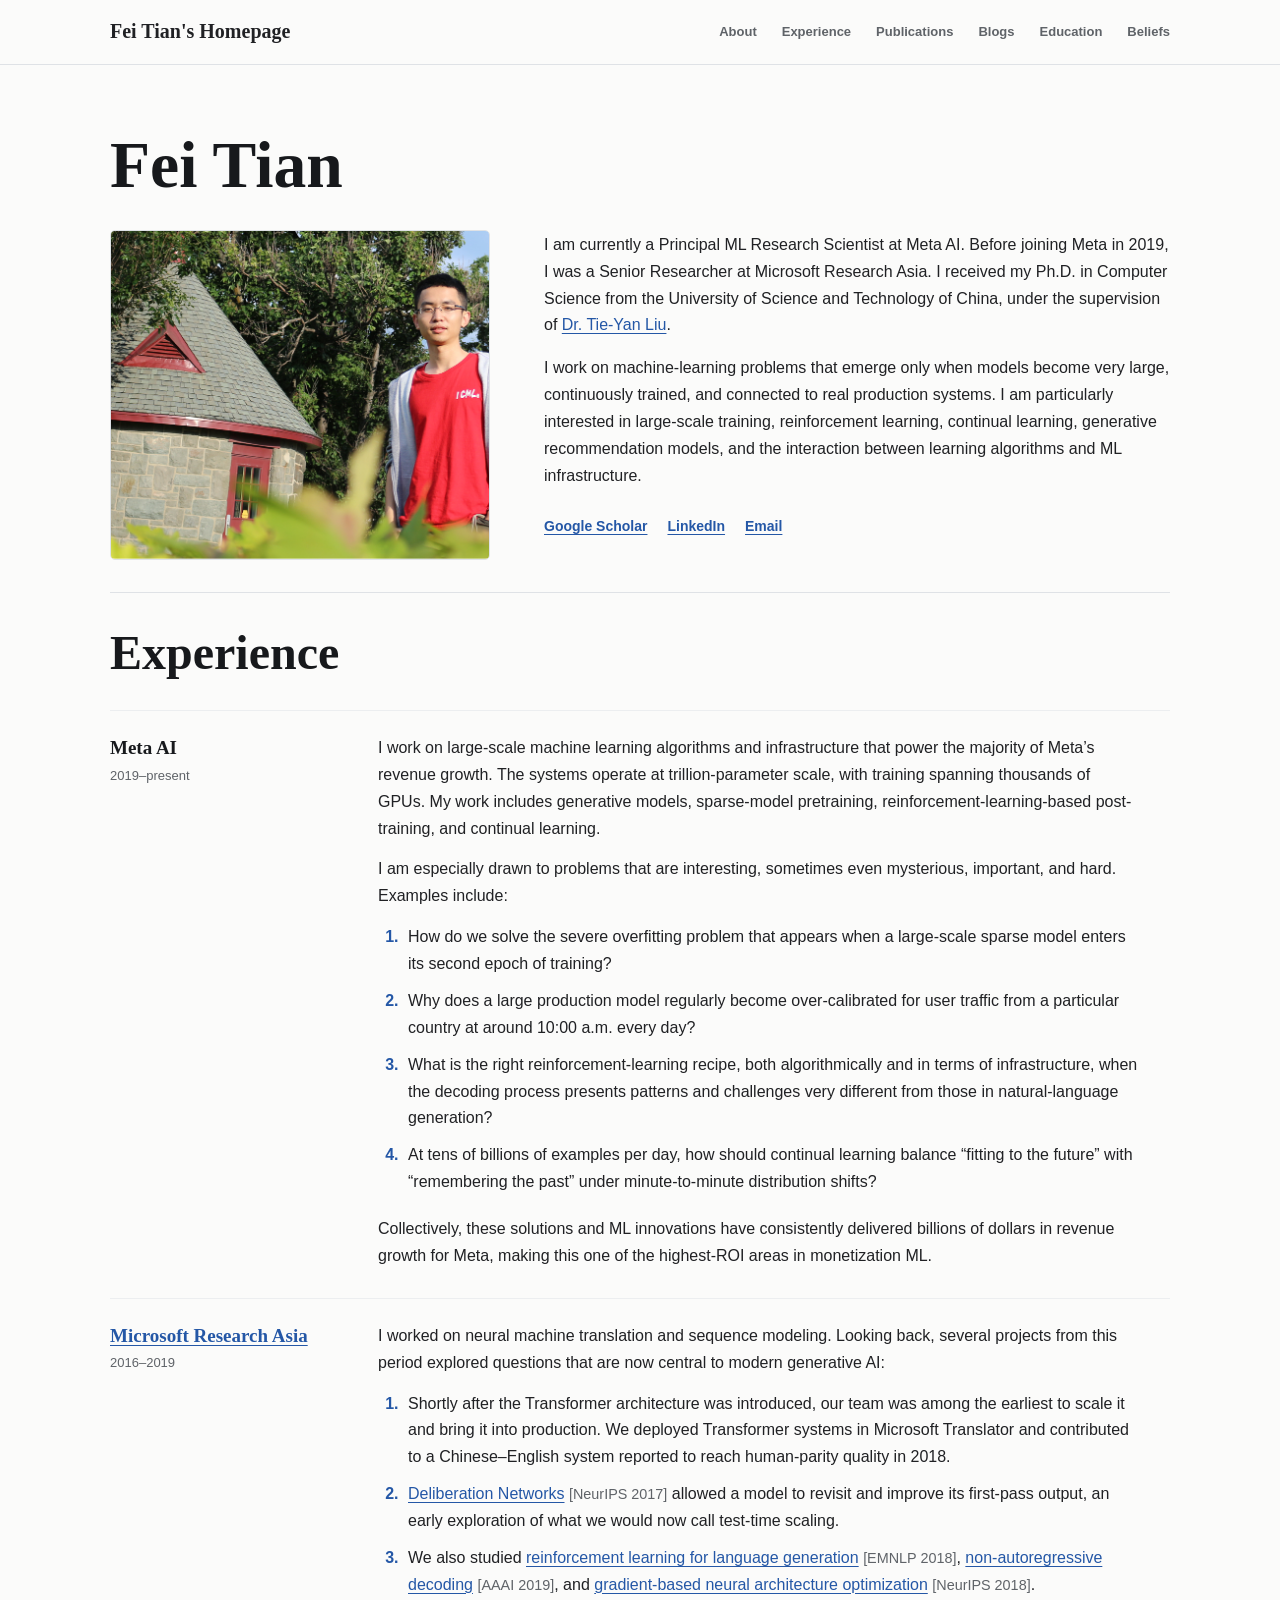
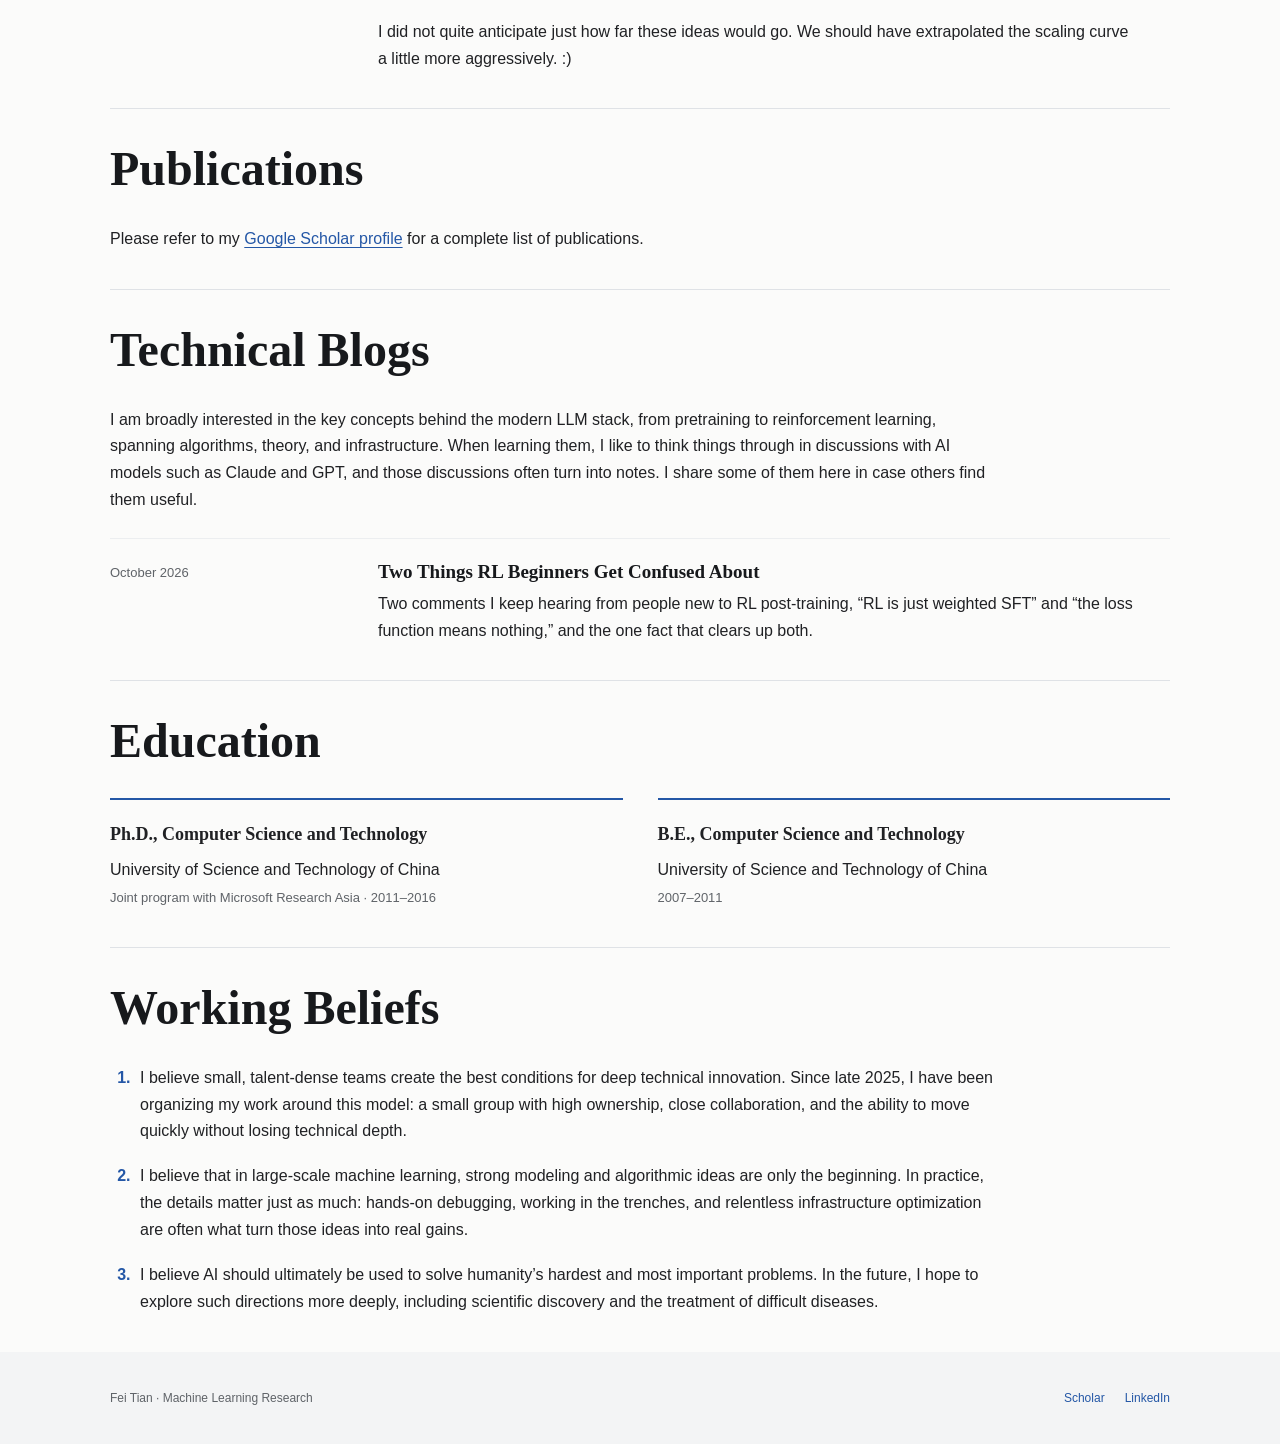
==== index.html @ 2812f9f9 "Add Technical Blogs section and first post Add a "Technical Blogs" section (with a Blogs nav link) t" ====
<!doctype html>
<html lang="en">
<head>
  <meta charset="utf-8">
  <meta name="viewport" content="width=device-width, initial-scale=1">
  <meta name="description" content="Fei Tian is a machine learning research scientist working on large-scale training, reinforcement learning, continual learning, and production ML systems.">
  <meta name="google-site-verification" content="1nkwiJt65xuPNJDfvdZZhMfqUNIInctK35yj41SLwsE">
  <title>Fei Tian's Homepage</title>
  <link rel="stylesheet" href="styles.css?v=20261014">
</head>
<body>
  <a class="skip-link" href="#main">Skip to content</a>

  <header class="site-header">
    <div class="container header-inner">
      <a class="site-name" href="#about">Fei Tian's Homepage</a>
      <nav aria-label="Primary navigation">
        <a href="#about">About</a>
        <a href="#experience">Experience</a>
        <a href="#publications">Publications</a>
        <a href="#blogs">Blogs</a>
        <a href="#education">Education</a>
        <a href="#beliefs">Beliefs</a>
      </nav>
    </div>
  </header>

  <main id="main">
    <section class="intro container" id="about">
      <header class="intro-heading">
        <h1>Fei Tian</h1>
      </header>

      <div class="intro-content">
        <figure class="portrait">
          <img src="Fei%20Tian's%20Homepage_files/ustctf2.png" alt="Fei Tian standing outdoors" width="1251" height="667">
        </figure>

        <div class="intro-copy">
          <p class="lead">I am currently a Principal ML Research Scientist at Meta AI. Before joining Meta in 2019, I was a Senior Researcher at Microsoft Research Asia. I received my Ph.D. in Computer Science from the University of Science and Technology of China, under the supervision of <a href="https://scholar.google.com/citations?user=Nh832fgAAAAJ" target="_blank" rel="noreferrer">Dr. Tie-Yan Liu</a>.</p>
          <p>I work on machine-learning problems that emerge only when models become very large, continuously trained, and connected to real production systems. I am particularly interested in large-scale training, reinforcement learning, continual learning, generative recommendation models, and the interaction between learning algorithms and ML infrastructure.</p>

          <div class="profile-links" aria-label="Profile links">
            <a href="https://scholar.google.com/citations?user=SZbCPDEAAAAJ" target="_blank" rel="noreferrer">Google Scholar</a>
            <a href="https://www.linkedin.com/in/fei-tian-ustc-ml" target="_blank" rel="noreferrer">LinkedIn</a>
            <a href="mailto:" data-contact="email" aria-label="Email Fei Tian">Email</a>
          </div>
        </div>
      </div>
    </section>

    <section class="experience container" id="experience">
      <header class="section-heading compact-heading">
        <h2>Experience</h2>
      </header>

      <article class="experience-entry">
        <header class="experience-meta">
          <h3>Meta AI</h3>
          <p>2019–present</p>
        </header>
        <div class="experience-copy">
          <p>I work on large-scale machine learning algorithms and infrastructure that power the majority of Meta’s revenue growth. The systems operate at trillion-parameter scale, with training spanning thousands of GPUs. My work includes generative models, sparse-model pretraining, reinforcement-learning-based post-training, and continual learning.</p>
          <p>I am especially drawn to problems that are interesting, sometimes even mysterious, important, and hard. Examples include:</p>
          <ol class="plain-enumeration">
            <li>How do we solve the severe overfitting problem that appears when a large-scale sparse model enters its second epoch of training?</li>
            <li>Why does a large production model regularly become over-calibrated for user traffic from a particular country at around 10:00 a.m. every day?</li>
            <li>What is the right reinforcement-learning recipe, both algorithmically and in terms of infrastructure, when the decoding process presents patterns and challenges very different from those in natural-language generation?</li>
            <li>At tens of billions of examples per day, how should continual learning balance “fitting to the future” with “remembering the past” under minute-to-minute distribution shifts?</li>
          </ol>
          <p class="experience-impact">Collectively, these solutions and ML innovations have consistently delivered billions of dollars in revenue growth for Meta, making this one of the highest-ROI areas in monetization ML.</p>
        </div>
      </article>

      <article class="experience-entry">
        <header class="experience-meta">
          <h3><a href="https://www.microsoft.com/en-us/research/lab/microsoft-research-asia/" target="_blank" rel="noreferrer">Microsoft Research Asia</a></h3>
          <p>2016–2019</p>
        </header>
        <div class="experience-copy">
          <p>I worked on neural machine translation and sequence modeling. Looking back, several projects from this period explored questions that are now central to modern generative AI:</p>
          <ol class="plain-enumeration">
            <li>Shortly after the Transformer architecture was introduced, our team was among the earliest to scale it and bring it into production. We deployed Transformer systems in Microsoft Translator and contributed to a Chinese–English system reported to reach human-parity quality in 2018.</li>
            <li><a href="https://papers.nips.cc/paper/6775-deliberation-networks-sequence-generation-beyond-one-pass-decoding.pdf" target="_blank" rel="noreferrer">Deliberation Networks</a> <span class="venue">[NeurIPS 2017]</span> allowed a model to revisit and improve its first-pass output, an early exploration of what we would now call test-time scaling.</li>
            <li>We also studied <a href="https://aclanthology.org/D18-1397/" target="_blank" rel="noreferrer">reinforcement learning for language generation</a> <span class="venue">[EMNLP 2018]</span>, <a href="https://ojs.aaai.org/index.php/AAAI/article/view/4476" target="_blank" rel="noreferrer">non-autoregressive decoding</a> <span class="venue">[AAAI 2019]</span>, and <a href="https://papers.nips.cc/paper_files/paper/2018/file/933670f1ac8ba969f32989c312faba75-Paper.pdf" target="_blank" rel="noreferrer">gradient-based neural architecture optimization</a> <span class="venue">[NeurIPS 2018]</span>.</li>
          </ol>
          <p class="experience-note">I did not quite anticipate just how far these ideas would go. We should have extrapolated the scaling curve a little more aggressively. :)</p>
        </div>
      </article>
    </section>

    <section class="publications container" id="publications">
      <header class="section-heading compact-heading">
        <h2>Publications</h2>
      </header>
      <p class="scholar-note">Please refer to my <a href="https://scholar.google.com/citations?user=SZbCPDEAAAAJ" target="_blank" rel="noreferrer">Google Scholar profile</a> for a complete list of publications.</p>
    </section>

    <section class="blogs container" id="blogs">
      <header class="section-heading compact-heading">
        <h2>Technical Blogs</h2>
      </header>
      <p class="blogs-intro">I am broadly interested in the key concepts behind the modern LLM stack, from pretraining to reinforcement learning, spanning algorithms, theory, and infrastructure. When learning them, I like to think things through in discussions with AI models such as Claude and GPT, and those discussions often turn into notes. I share some of them here in case others find them useful.</p>

      <article class="blog-entry">
        <p class="blog-date">October 2026</p>
        <div>
          <h3><a href="blog/two-things-rl-beginners-get-confused-about/">Two Things RL Beginners Get Confused About</a></h3>
          <p>Two comments I keep hearing from people new to RL post-training, “RL is just weighted SFT” and “the loss function means nothing,” and the one fact that clears up both.</p>
        </div>
      </article>
    </section>

    <section class="education container" id="education">
      <header class="section-heading compact-heading">
        <h2>Education</h2>
      </header>

      <div class="education-list">
        <article>
          <p class="degree">Ph.D., Computer Science and Technology</p>
          <p>University of Science and Technology of China<br><span>Joint program with Microsoft Research Asia · 2011–2016</span></p>
        </article>
        <article>
          <p class="degree">B.E., Computer Science and Technology</p>
          <p>University of Science and Technology of China<br><span>2007–2011</span></p>
        </article>
      </div>
    </section>

    <section class="beliefs container" id="beliefs">
      <header class="section-heading compact-heading">
        <h2>Working Beliefs</h2>
      </header>
      <ol class="belief-list">
        <li>I believe small, talent-dense teams create the best conditions for deep technical innovation. Since late 2025, I have been organizing my work around this model: a small group with high ownership, close collaboration, and the ability to move quickly without losing technical depth.</li>
        <li>I believe that in large-scale machine learning, strong modeling and algorithmic ideas are only the beginning. In practice, the details matter just as much: hands-on debugging, working in the trenches, and relentless infrastructure optimization are often what turn those ideas into real gains.</li>
        <li>I believe AI should ultimately be used to solve humanity’s hardest and most important problems. In the future, I hope to explore such directions more deeply, including scientific discovery and the treatment of difficult diseases.</li>
      </ol>
    </section>
  </main>

  <footer>
    <div class="container footer-inner">
      <p>Fei Tian · Machine Learning Research</p>
      <div><a href="https://scholar.google.com/citations?user=SZbCPDEAAAAJ" target="_blank" rel="noreferrer">Scholar</a><a href="https://www.linkedin.com/in/fei-tian-ustc-ml" target="_blank" rel="noreferrer">LinkedIn</a></div>
    </div>
  </footer>

  <script>
    (() => {
      const address = String.fromCharCode(102, 101, 105, 116, 105, 97, 110, 46, 117, 115, 116, 99, 64, 103, 109, 97, 105, 108, 46, 99, 111, 109);
      document.querySelectorAll('[data-contact="email"]').forEach((link) => {
        link.href = `mailto:${address}`;
      });
    })();
  </script>

  <!-- Cloudflare Web Analytics -->
  <script type="module" src="https://static.cloudflareinsights.com/beacon.min.js" data-cf-beacon='{"token":"fc04a46edad14ccebbbe4f9968b90908"}'></script>
  <!-- End Cloudflare Web Analytics -->
</body>
</html>
---- styles.css ----
:root {
  --text: #202124;
  --muted: #5f6368;
  --blue: #2457a6;
  --blue-dark: #173e78;
  --paper: #fbfbfa;
  --white: #ffffff;
  --line: #dfe2e6;
  --soft-line: #eceef0;
  --max-width: 1060px;
  --serif: Georgia, "Times New Roman", serif;
  --sans: Inter, -apple-system, BlinkMacSystemFont, "Segoe UI", Helvetica, Arial, sans-serif;
}

* { box-sizing: border-box; }
html { scroll-behavior: smooth; scroll-padding-top: 80px; }

body {
  margin: 0;
  color: var(--text);
  background: var(--paper);
  font-family: var(--sans);
  font-size: 16px;
  line-height: 1.68;
  -webkit-font-smoothing: antialiased;
}

a { color: var(--blue); text-underline-offset: 3px; }
a:hover { color: var(--blue-dark); }
img { display: block; max-width: 100%; }

.container { width: min(var(--max-width), calc(100% - 44px)); margin: 0 auto; }

.skip-link {
  position: fixed;
  z-index: 20;
  top: 8px;
  left: 8px;
  padding: 8px 12px;
  color: var(--white);
  background: var(--blue-dark);
  transform: translateY(-150%);
}
.skip-link:focus { transform: translateY(0); }

.site-header {
  position: sticky;
  z-index: 10;
  top: 0;
  border-bottom: 1px solid var(--line);
  background: rgba(251, 251, 250, 0.96);
  backdrop-filter: blur(10px);
}

.header-inner { display: flex; align-items: center; justify-content: space-between; min-height: 64px; gap: 28px; }
.site-name { color: var(--text); font-family: var(--serif); font-size: 20px; font-weight: 700; text-decoration: none; white-space: nowrap; }
nav { display: flex; align-items: center; gap: 25px; }
nav a { color: var(--muted); font-size: 13px; font-weight: 600; text-decoration: none; }
nav a:hover { color: var(--blue); }

.intro { padding-top: 66px; padding-bottom: 32px; }
.intro-heading { margin-bottom: 30px; }
.intro-content { display: grid; grid-template-columns: minmax(330px, 380px) minmax(0, 1fr); gap: 54px; align-items: start; }
.portrait { margin: 0; }
.portrait img { width: 100%; height: auto; aspect-ratio: 1.15 / 1; border: 1px solid var(--line); border-radius: 5px; object-fit: cover; object-position: 55% center; }
h1, h2, h3 { color: #17191c; }
h1 { margin: 0; font-family: var(--serif); font-size: clamp(2.7rem, 6vw, 4.1rem); line-height: 1.05; font-weight: 600; }
.intro-copy { padding-top: 2px; }
.intro-copy > p { max-width: 650px; margin: 0 0 16px; }
.intro-copy .lead { margin-bottom: 16px; }
.profile-links { display: flex; gap: 20px; margin-top: 25px; }
.profile-links a { font-size: 14px; font-weight: 600; }

.experience, .publications, .blogs, .education, .beliefs { padding-top: 32px; padding-bottom: 36px; border-top: 1px solid var(--line); }
.section-heading { display: flex; align-items: flex-end; justify-content: space-between; gap: 30px; margin-bottom: 28px; }
h2 { margin: 0; font-family: var(--serif); font-size: clamp(2rem, 4vw, 3rem); line-height: 1.18; font-weight: 600; }
.experience-entry { display: grid; grid-template-columns: 220px minmax(0, 1fr); gap: 48px; padding: 24px 0 28px; border-top: 1px solid var(--soft-line); }
.experience-entry:last-child { padding-bottom: 0; }
.experience-meta h3 { margin: 0 0 4px; font-family: var(--serif); font-size: 19px; line-height: 1.35; }
.experience-meta p { margin: 0; color: var(--muted); font-size: 13px; font-variant-numeric: tabular-nums; }
.experience-copy { max-width: 760px; }
.experience-copy > p { margin: 0 0 14px; }
.experience-copy .experience-impact { margin-top: 20px; margin-bottom: 0; }
.experience-copy .experience-note { margin-top: 20px; margin-bottom: 0; }
.plain-enumeration { margin: 10px 0 0; padding-left: 25px; }
.plain-enumeration li { margin-bottom: 10px; padding-left: 5px; }
.plain-enumeration li::marker { color: var(--blue); font-weight: 700; }
.venue { color: var(--muted); font-size: 0.9em; white-space: nowrap; }

.compact-heading { align-items: center; }
.scholar-note { margin: 0; }

.blogs-intro { max-width: 890px; margin: 0 0 24px; }
.blog-entry { display: grid; grid-template-columns: 220px minmax(0, 1fr); gap: 48px; padding: 20px 0 0; border-top: 1px solid var(--soft-line); }
.blog-entry h3 { margin: 0 0 6px; font-family: var(--serif); font-size: 19px; line-height: 1.35; }
.blog-entry h3 a { color: #17191c; text-decoration: none; }
.blog-entry h3 a:hover { color: var(--blue); text-decoration: underline; }
.blog-entry p { max-width: 760px; margin: 0; }
.blog-entry .blog-date { padding-top: 3px; color: var(--muted); font-size: 13px; font-variant-numeric: tabular-nums; }

.education-list { display: grid; grid-template-columns: 1fr 1fr; gap: 35px; }
.education-list article { padding-top: 19px; border-top: 2px solid var(--blue); }
.education-list p { margin: 0; }
.education-list .degree { margin-bottom: 8px; font-family: var(--serif); font-size: 18px; font-weight: 600; }
.education-list span { color: var(--muted); font-size: 13px; }

.belief-list { max-width: 890px; margin: 0; padding-left: 25px; }
.belief-list li { margin-bottom: 18px; padding-left: 5px; }
.belief-list li:last-child { margin-bottom: 0; }
.belief-list li::marker { color: var(--blue); font-weight: 700; }

footer { background: #f3f4f5; }
.footer-inner { display: flex; align-items: center; justify-content: space-between; min-height: 92px; gap: 30px; color: var(--muted); font-size: 12px; }
.footer-inner p { margin: 0; }
.footer-inner div { display: flex; gap: 20px; }
.footer-inner a { text-decoration: none; }

@media (max-width: 900px) {
  .intro-content { grid-template-columns: minmax(280px, 320px) minmax(0, 1fr); gap: 38px; }
}

@media (max-width: 800px) {
  html { scroll-padding-top: 118px; }
  .header-inner { align-items: flex-start; flex-direction: column; gap: 8px; padding: 13px 0 11px; }
  nav { width: 100%; gap: 18px; overflow-x: auto; padding-bottom: 2px; }
  nav a { white-space: nowrap; }
  .intro { padding-top: 46px; padding-bottom: 32px; }
  .intro-heading { margin-bottom: 24px; }
  .intro-content { grid-template-columns: 1fr; gap: 28px; }
  .portrait { max-width: 420px; }
  .education-list, .experience-entry, .blog-entry { grid-template-columns: 1fr; }
  .experience-entry { gap: 16px; }
  .blog-entry { gap: 4px; }
}

@media (max-width: 500px) {
  .container { width: min(var(--max-width), calc(100% - 30px)); }
  body { font-size: 15px; }
  .site-name { font-size: 18px; }
  nav { justify-content: space-between; gap: 6px; }
  nav a { font-size: 12px; }
  .portrait img { width: 100%; height: auto; aspect-ratio: 1.35 / 1; object-position: 55% 46%; }
  .profile-links { flex-wrap: wrap; }
  .section-heading { align-items: flex-start; flex-direction: column; gap: 10px; }
  .experience, .publications, .blogs, .education, .beliefs { padding-top: 28px; padding-bottom: 32px; }
  .footer-inner { align-items: flex-start; flex-direction: column; justify-content: center; gap: 10px; }
}

@media (prefers-reduced-motion: reduce) {
  html { scroll-behavior: auto; }
}
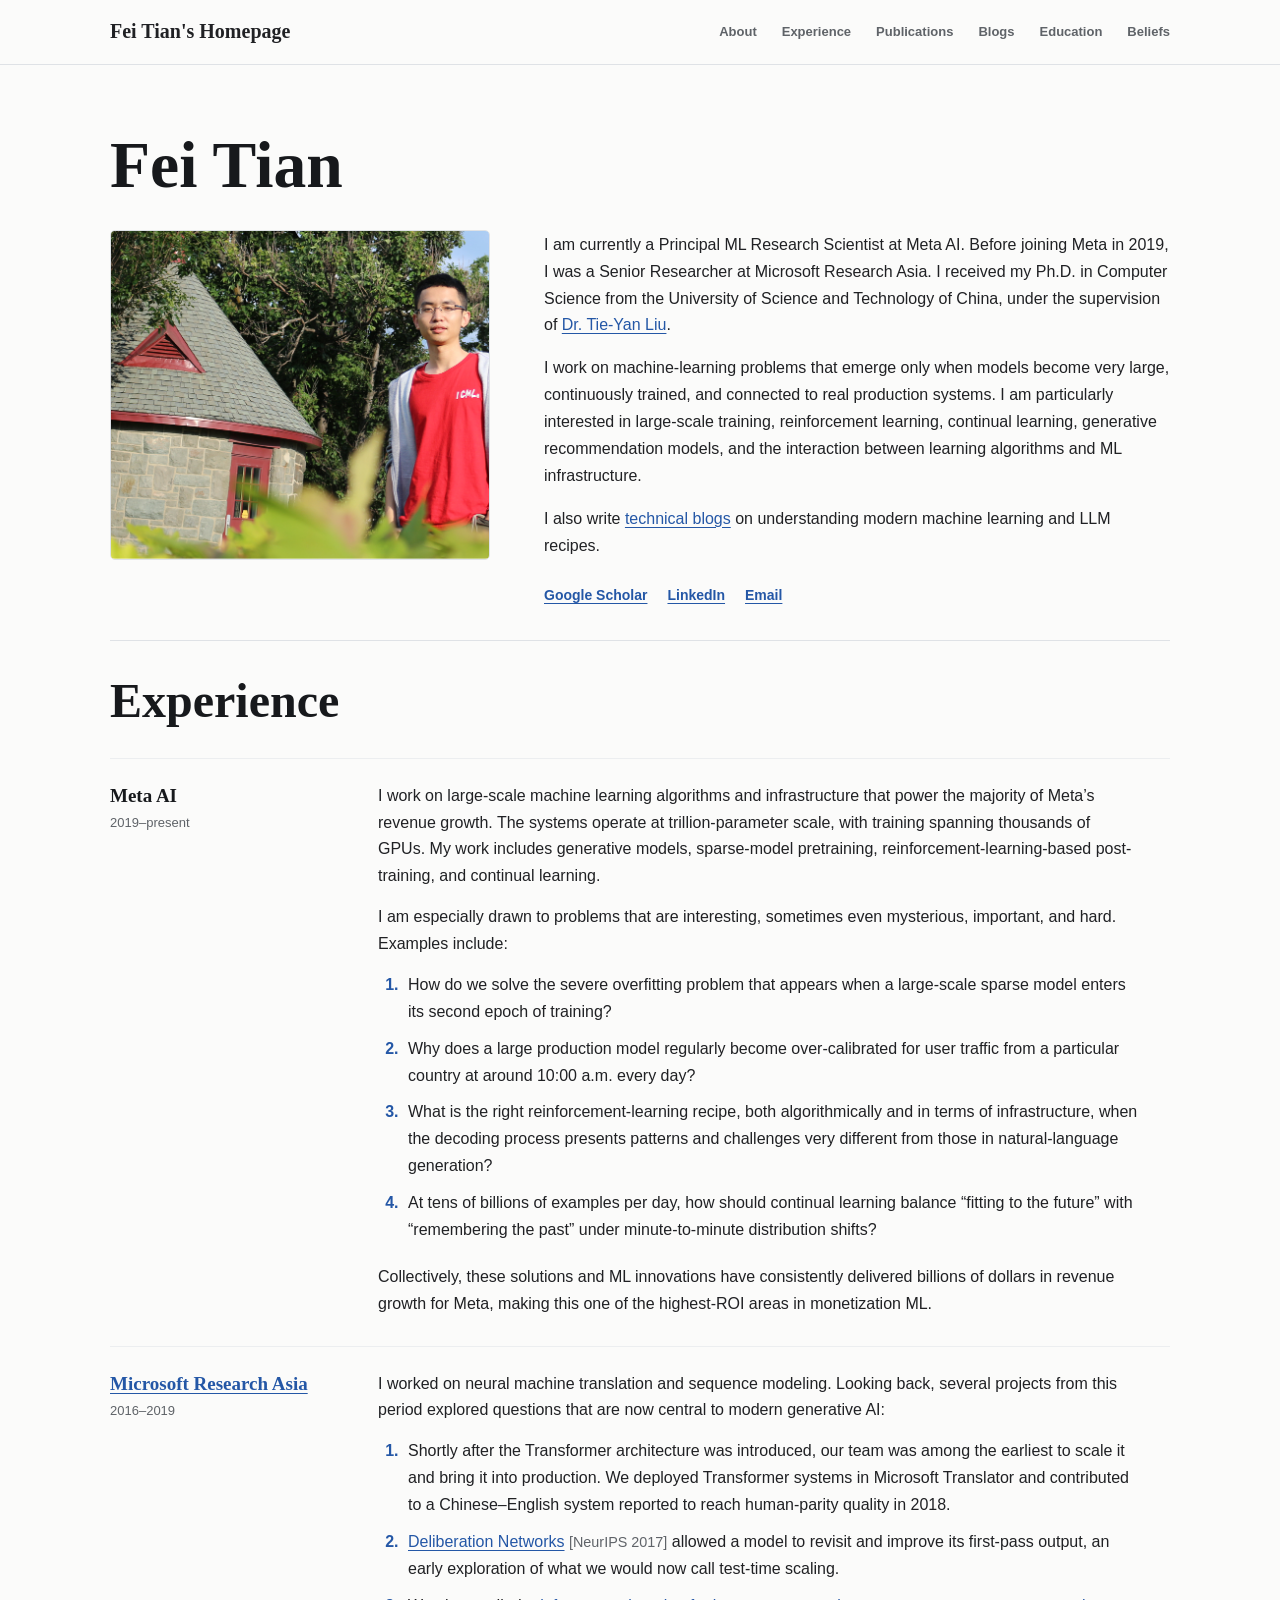
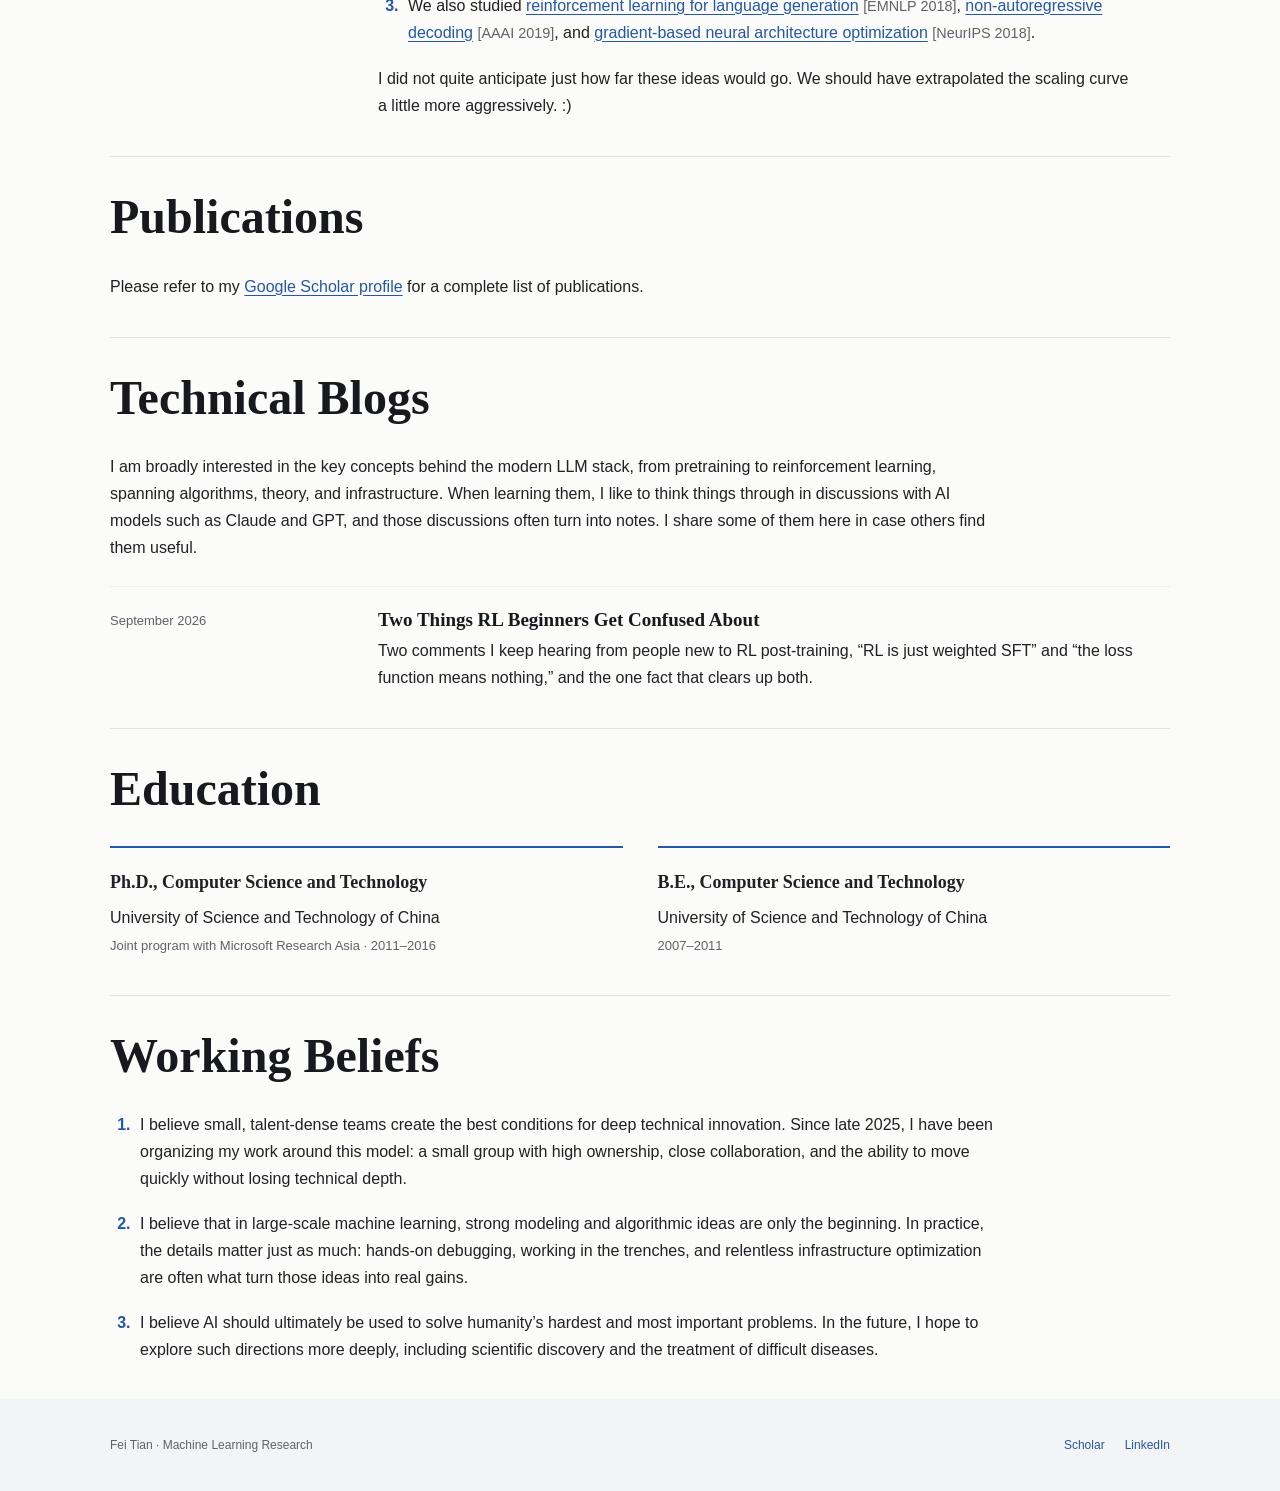
==== commit 91e1b72b: "Link blogs from About and date first post September 2026 Co-Authored-By: Claude Opus 5.5 <noreply@an" ====
--- a/index.html
+++ b/index.html
@@ -39,6 +39,7 @@
         <div class="intro-copy">
           <p class="lead">I am currently a Principal ML Research Scientist at Meta AI. Before joining Meta in 2019, I was a Senior Researcher at Microsoft Research Asia. I received my Ph.D. in Computer Science from the University of Science and Technology of China, under the supervision of <a href="https://scholar.google.com/citations?user=Nh832fgAAAAJ" target="_blank" rel="noreferrer">Dr. Tie-Yan Liu</a>.</p>
           <p>I work on machine-learning problems that emerge only when models become very large, continuously trained, and connected to real production systems. I am particularly interested in large-scale training, reinforcement learning, continual learning, generative recommendation models, and the interaction between learning algorithms and ML infrastructure.</p>
+          <p>I also write <a href="#blogs">technical blogs</a> on understanding modern machine learning and LLM recipes.</p>
 
           <div class="profile-links" aria-label="Profile links">
             <a href="https://scholar.google.com/citations?user=SZbCPDEAAAAJ" target="_blank" rel="noreferrer">Google Scholar</a>
@@ -103,7 +104,7 @@
       <p class="blogs-intro">I am broadly interested in the key concepts behind the modern LLM stack, from pretraining to reinforcement learning, spanning algorithms, theory, and infrastructure. When learning them, I like to think things through in discussions with AI models such as Claude and GPT, and those discussions often turn into notes. I share some of them here in case others find them useful.</p>
 
       <article class="blog-entry">
-        <p class="blog-date">October 2026</p>
+        <p class="blog-date">September 2026</p>
         <div>
           <h3><a href="blog/two-things-rl-beginners-get-confused-about/">Two Things RL Beginners Get Confused About</a></h3>
           <p>Two comments I keep hearing from people new to RL post-training, “RL is just weighted SFT” and “the loss function means nothing,” and the one fact that clears up both.</p>
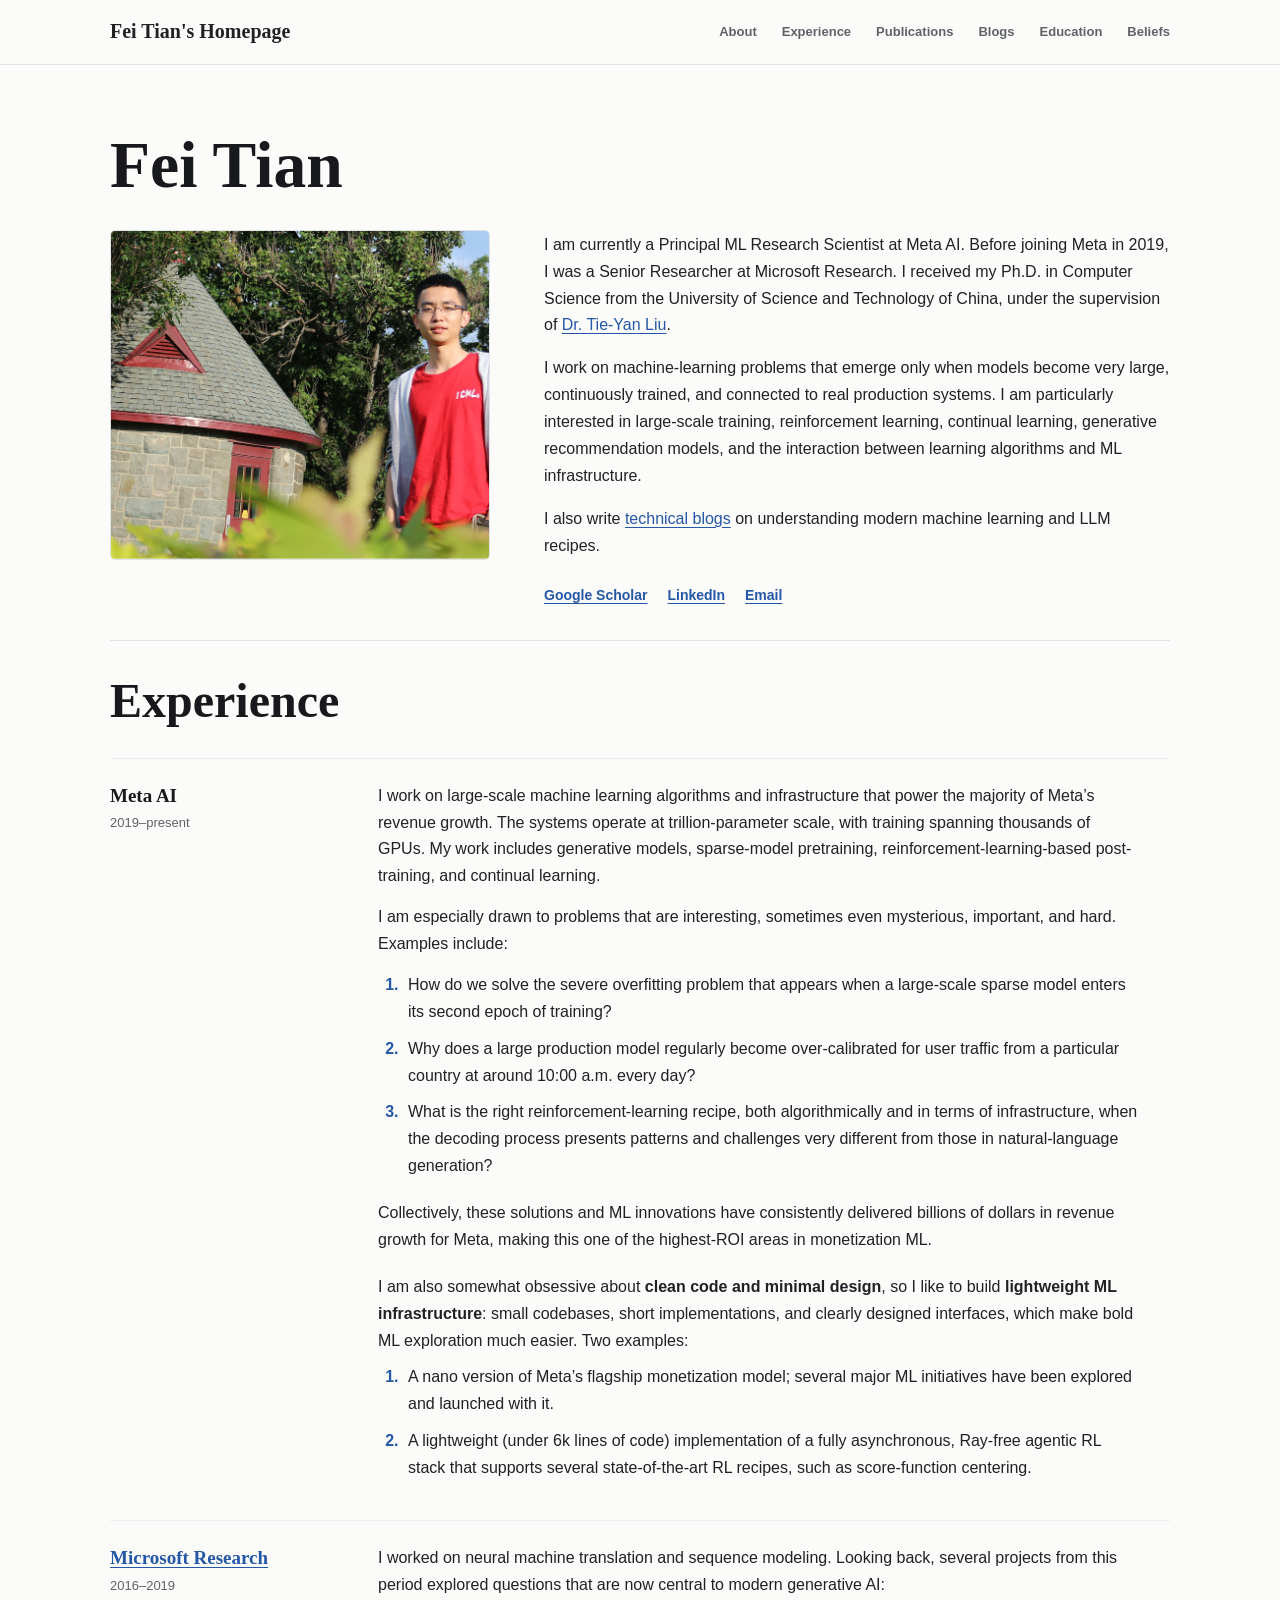
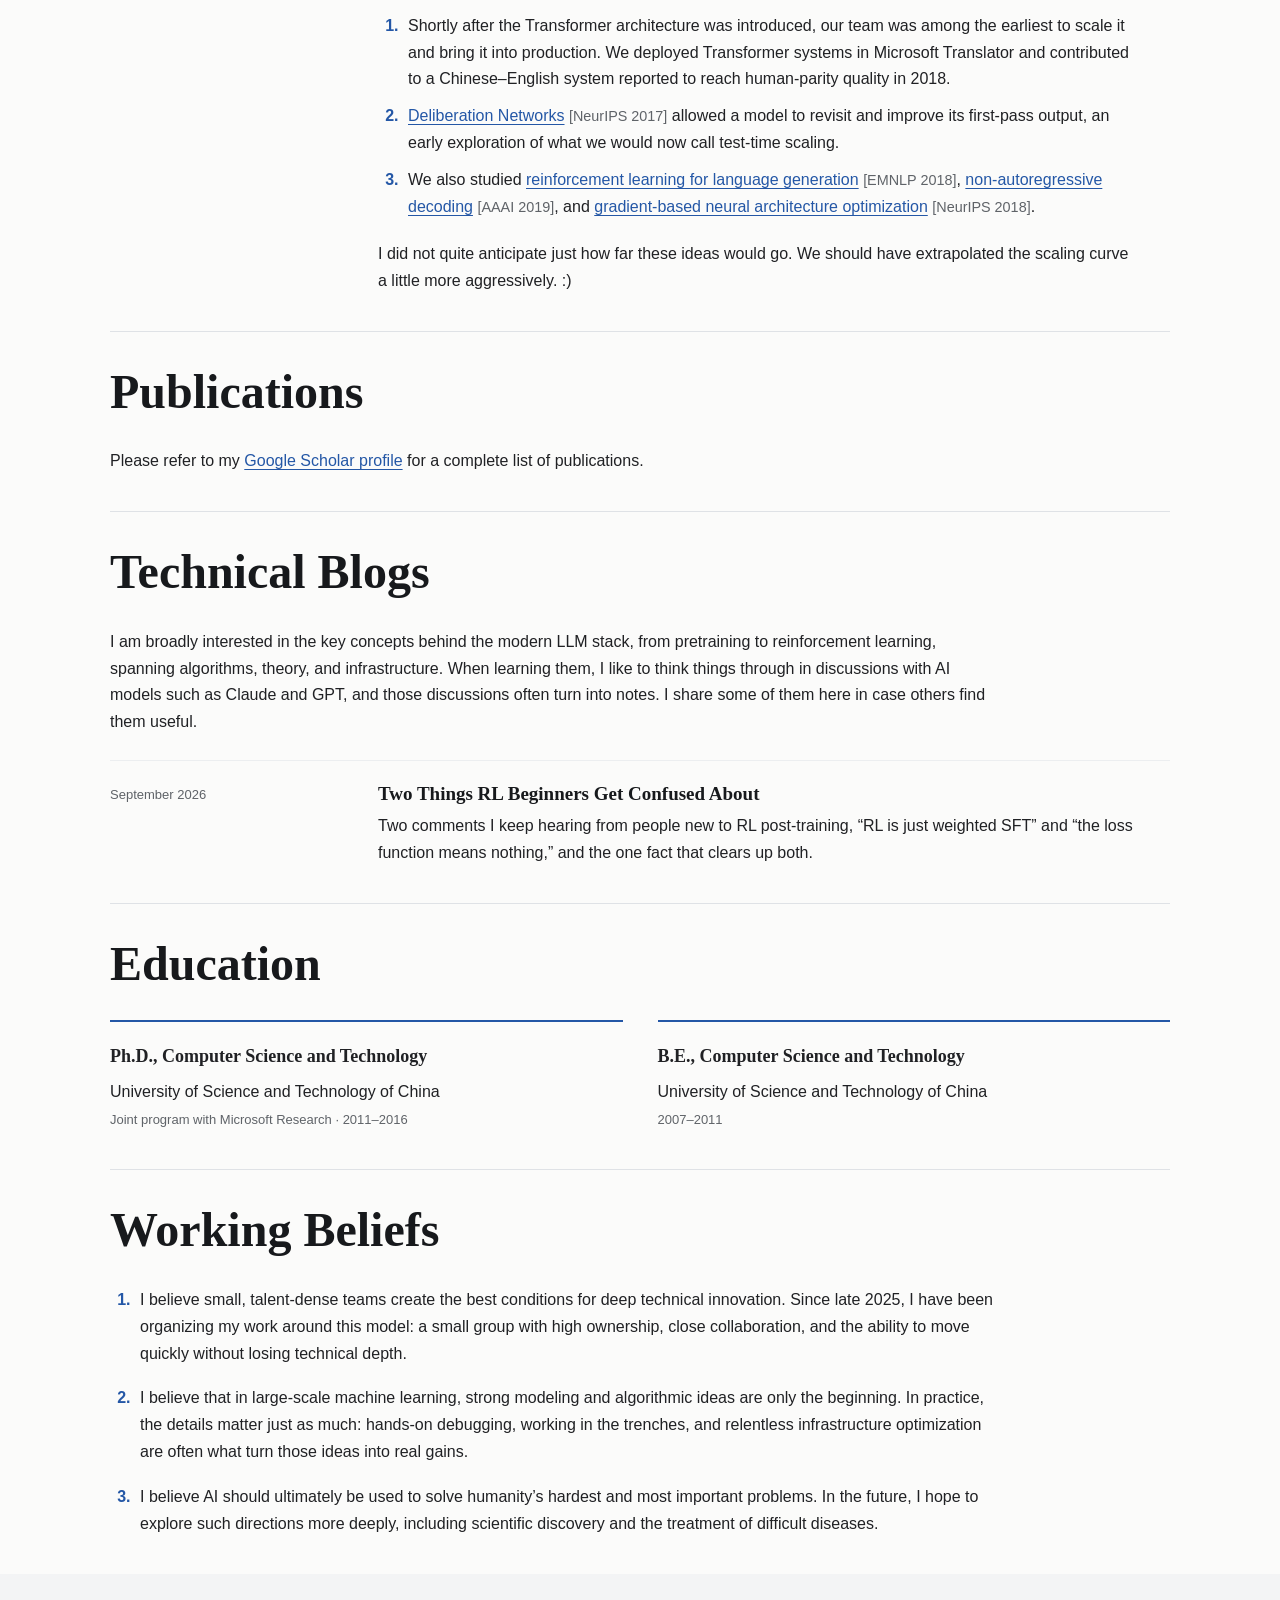
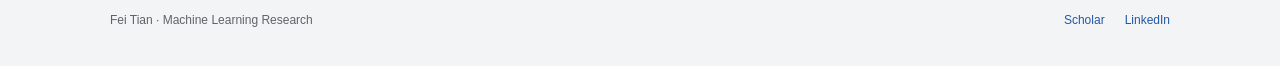
==== commit 781ddc9a: "Homepage: lightweight-infra note, drop a question, rename MSRA Add a paragraph to the Meta AI entry " ====
--- a/index.html
+++ b/index.html
@@ -37,7 +37,7 @@
         </figure>
 
         <div class="intro-copy">
-          <p class="lead">I am currently a Principal ML Research Scientist at Meta AI. Before joining Meta in 2019, I was a Senior Researcher at Microsoft Research Asia. I received my Ph.D. in Computer Science from the University of Science and Technology of China, under the supervision of <a href="https://scholar.google.com/citations?user=Nh832fgAAAAJ" target="_blank" rel="noreferrer">Dr. Tie-Yan Liu</a>.</p>
+          <p class="lead">I am currently a Principal ML Research Scientist at Meta AI. Before joining Meta in 2019, I was a Senior Researcher at Microsoft Research. I received my Ph.D. in Computer Science from the University of Science and Technology of China, under the supervision of <a href="https://scholar.google.com/citations?user=Nh832fgAAAAJ" target="_blank" rel="noreferrer">Dr. Tie-Yan Liu</a>.</p>
           <p>I work on machine-learning problems that emerge only when models become very large, continuously trained, and connected to real production systems. I am particularly interested in large-scale training, reinforcement learning, continual learning, generative recommendation models, and the interaction between learning algorithms and ML infrastructure.</p>
           <p>I also write <a href="#blogs">technical blogs</a> on understanding modern machine learning and LLM recipes.</p>
 
@@ -67,15 +67,19 @@
             <li>How do we solve the severe overfitting problem that appears when a large-scale sparse model enters its second epoch of training?</li>
             <li>Why does a large production model regularly become over-calibrated for user traffic from a particular country at around 10:00 a.m. every day?</li>
             <li>What is the right reinforcement-learning recipe, both algorithmically and in terms of infrastructure, when the decoding process presents patterns and challenges very different from those in natural-language generation?</li>
-            <li>At tens of billions of examples per day, how should continual learning balance “fitting to the future” with “remembering the past” under minute-to-minute distribution shifts?</li>
           </ol>
           <p class="experience-impact">Collectively, these solutions and ML innovations have consistently delivered billions of dollars in revenue growth for Meta, making this one of the highest-ROI areas in monetization ML.</p>
+          <p class="experience-note">I am also somewhat obsessive about <strong>clean code and minimal design</strong>, so I like to build <strong>lightweight ML infrastructure</strong>: small codebases, short implementations, and clearly designed interfaces, which make bold ML exploration much easier. Two examples:</p>
+          <ol class="plain-enumeration">
+            <li>A nano version of Meta’s flagship monetization model; several major ML initiatives have been explored and launched with it.</li>
+            <li>A lightweight (under 6k lines of code) implementation of a fully asynchronous, Ray-free agentic RL stack that supports several state-of-the-art RL recipes, such as score-function centering.</li>
+          </ol>
         </div>
       </article>
 
       <article class="experience-entry">
         <header class="experience-meta">
-          <h3><a href="https://www.microsoft.com/en-us/research/lab/microsoft-research-asia/" target="_blank" rel="noreferrer">Microsoft Research Asia</a></h3>
+          <h3><a href="https://www.microsoft.com/en-us/research/" target="_blank" rel="noreferrer">Microsoft Research</a></h3>
           <p>2016–2019</p>
         </header>
         <div class="experience-copy">
@@ -120,7 +124,7 @@
       <div class="education-list">
         <article>
           <p class="degree">Ph.D., Computer Science and Technology</p>
-          <p>University of Science and Technology of China<br><span>Joint program with Microsoft Research Asia · 2011–2016</span></p>
+          <p>University of Science and Technology of China<br><span>Joint program with Microsoft Research · 2011–2016</span></p>
         </article>
         <article>
           <p class="degree">B.E., Computer Science and Technology</p>
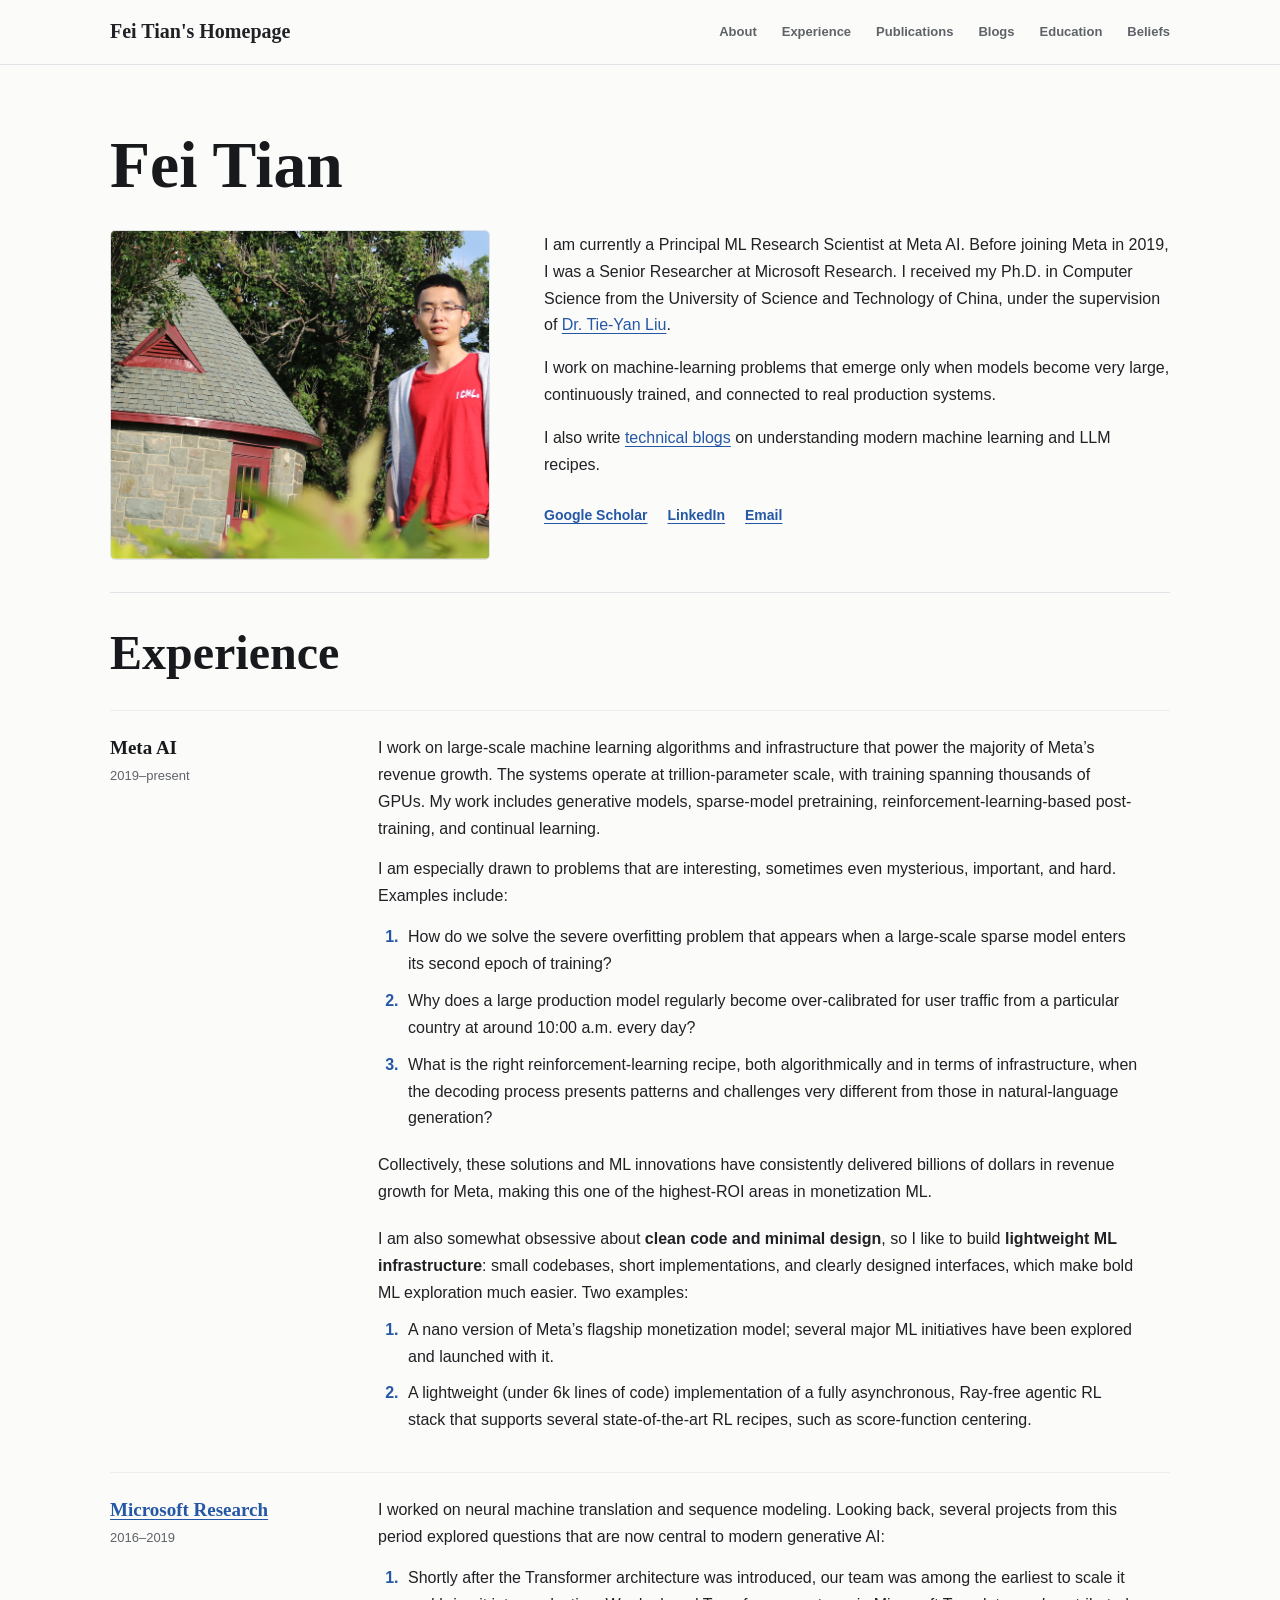
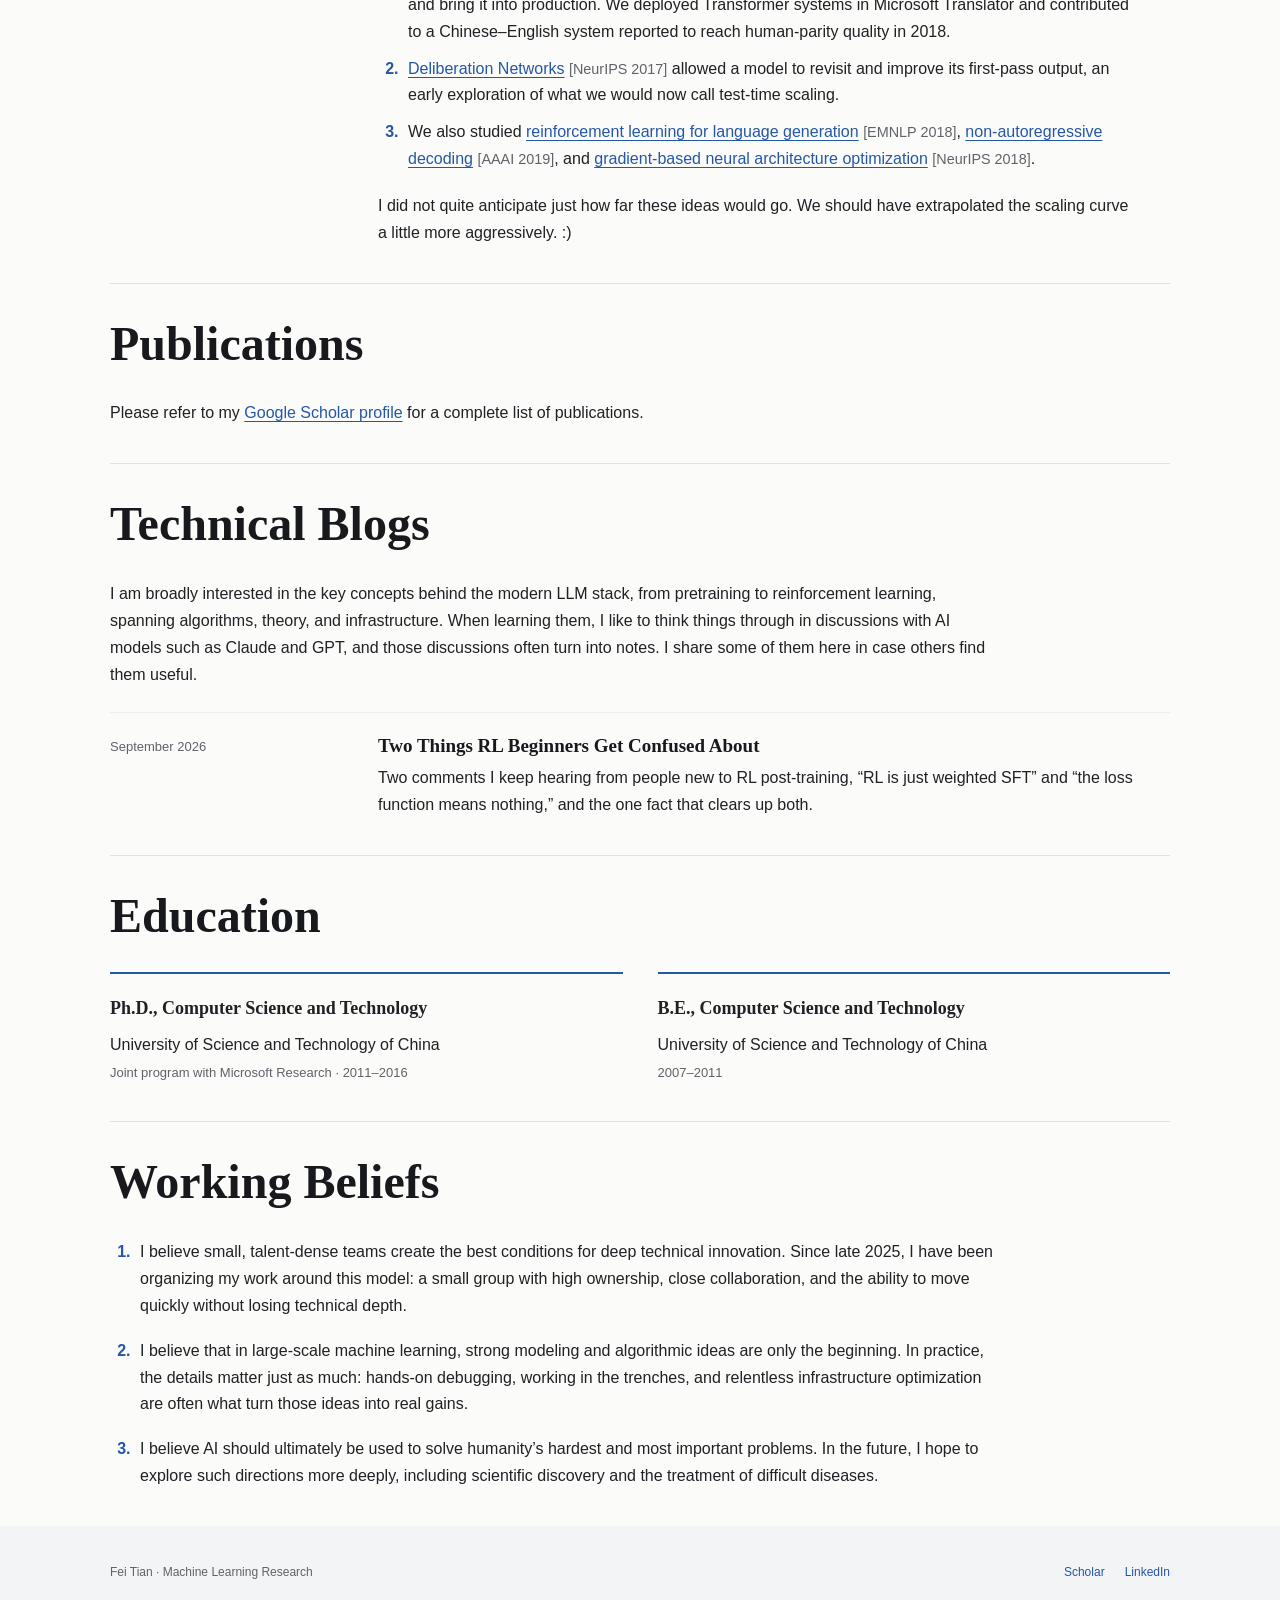
==== commit 0ed803d0: "Homepage: drop the interests sentence from About Co-Authored-By: Claude Fable 5.1 <noreply@anthropic" ====
--- a/index.html
+++ b/index.html
@@ -38,7 +38,7 @@
 
         <div class="intro-copy">
           <p class="lead">I am currently a Principal ML Research Scientist at Meta AI. Before joining Meta in 2019, I was a Senior Researcher at Microsoft Research. I received my Ph.D. in Computer Science from the University of Science and Technology of China, under the supervision of <a href="https://scholar.google.com/citations?user=Nh832fgAAAAJ" target="_blank" rel="noreferrer">Dr. Tie-Yan Liu</a>.</p>
-          <p>I work on machine-learning problems that emerge only when models become very large, continuously trained, and connected to real production systems. I am particularly interested in large-scale training, reinforcement learning, continual learning, generative recommendation models, and the interaction between learning algorithms and ML infrastructure.</p>
+          <p>I work on machine-learning problems that emerge only when models become very large, continuously trained, and connected to real production systems.</p>
           <p>I also write <a href="#blogs">technical blogs</a> on understanding modern machine learning and LLM recipes.</p>
 
           <div class="profile-links" aria-label="Profile links">
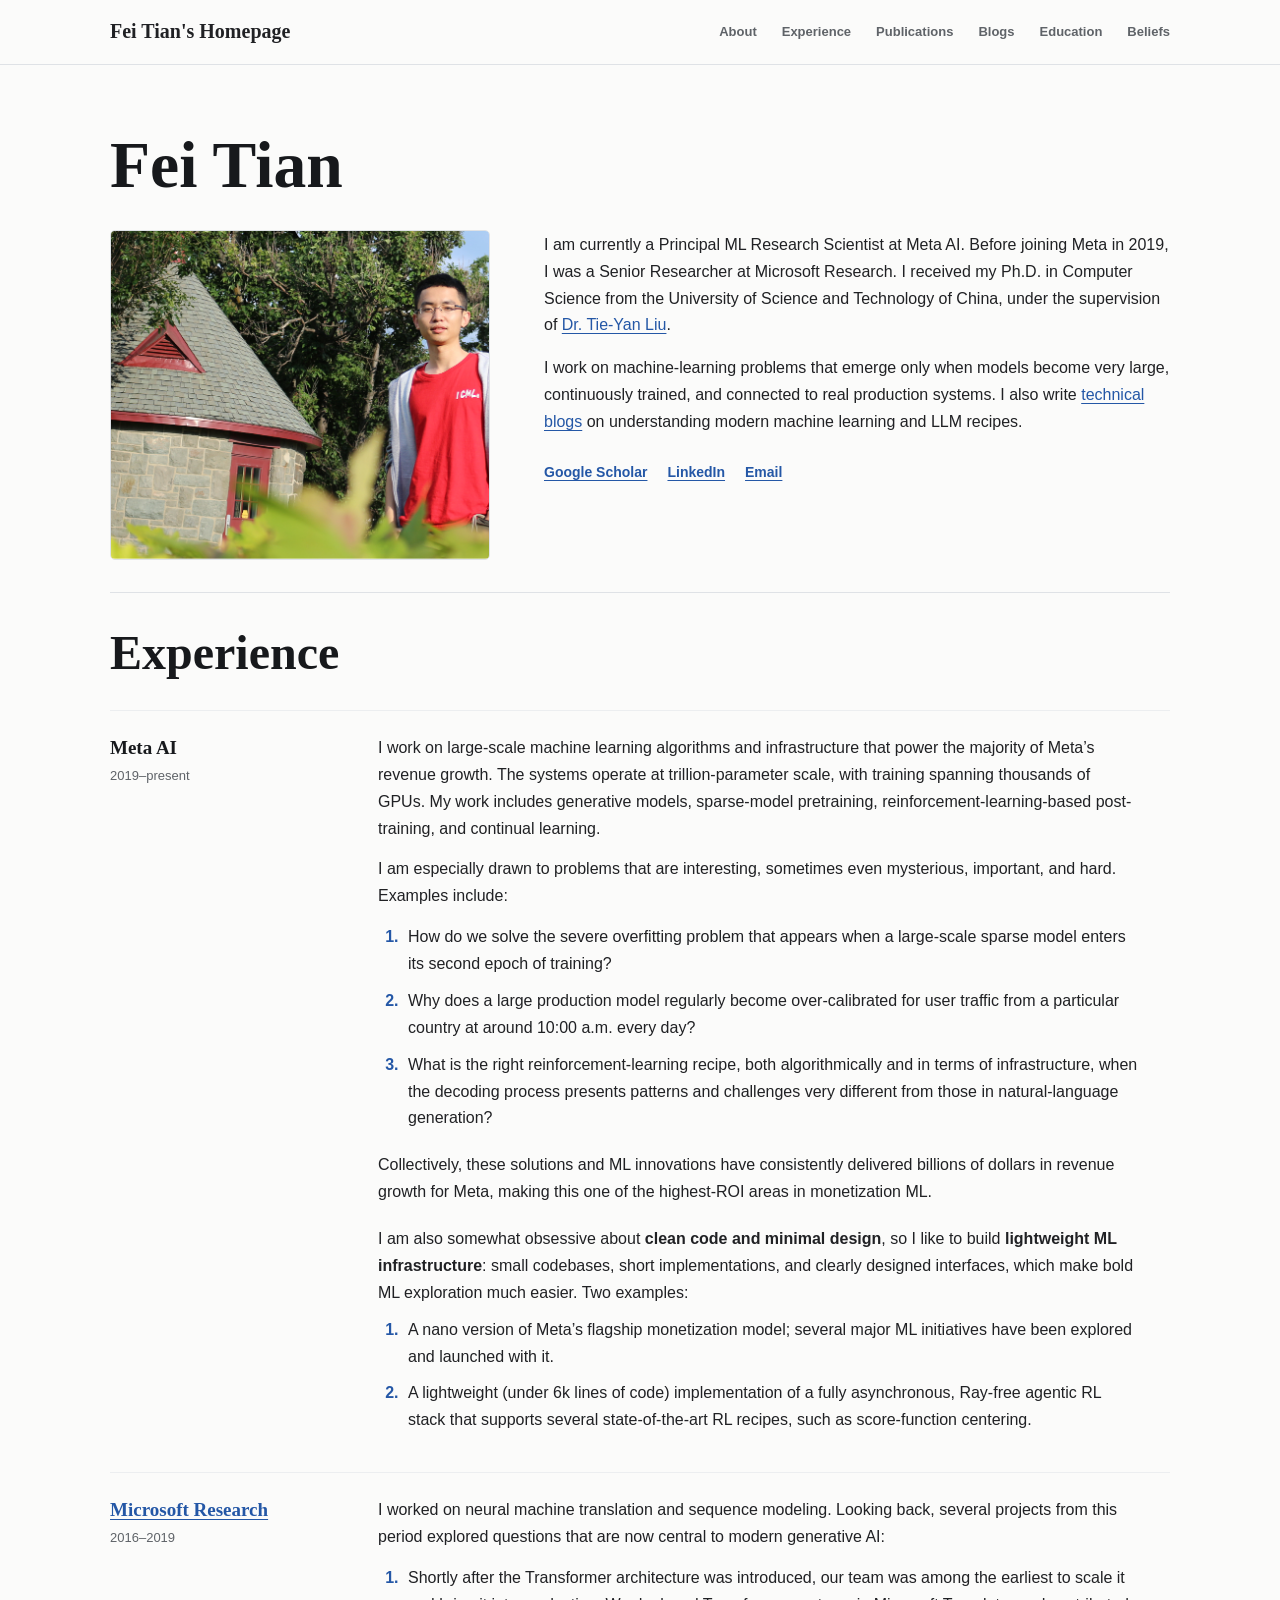
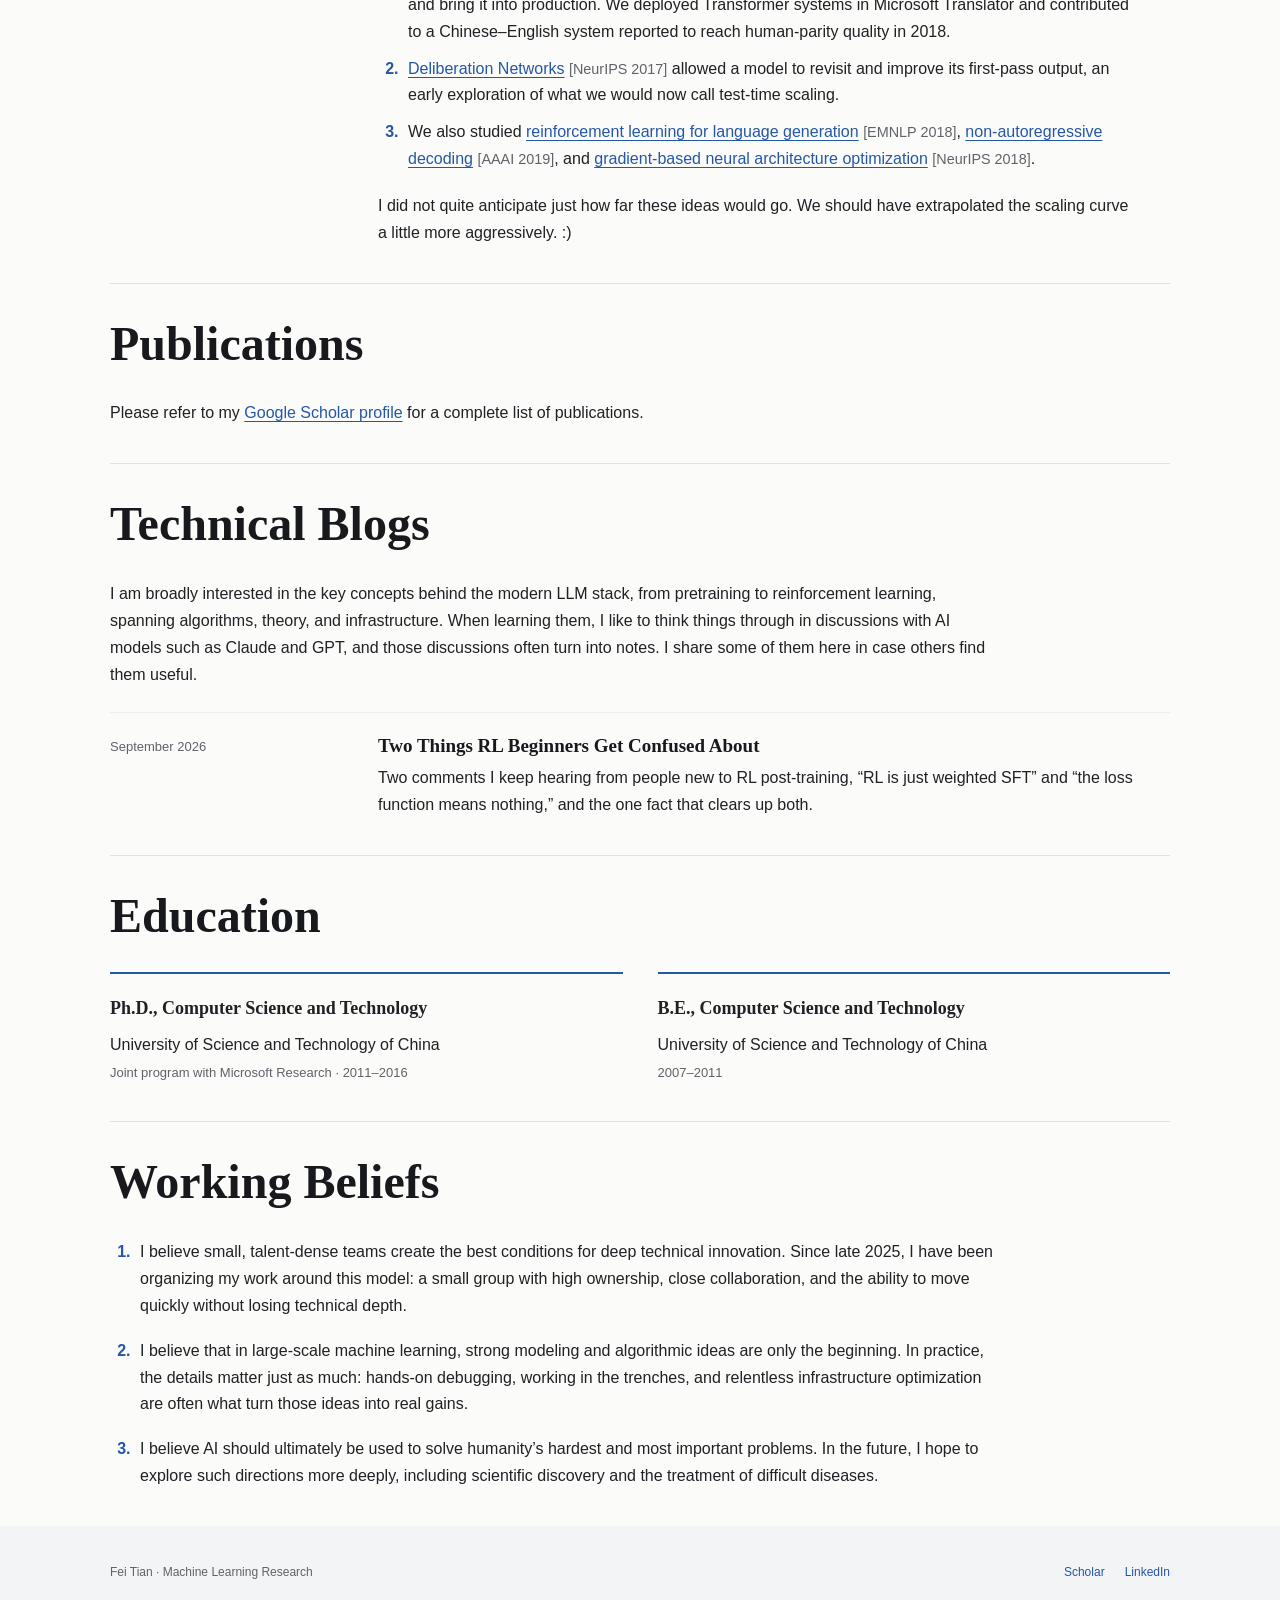
==== commit d65444fc: "Homepage: merge the blogs sentence into the About paragraph Co-Authored-By: Claude Fable 5.1 <norepl" ====
--- a/index.html
+++ b/index.html
@@ -38,8 +38,7 @@
 
         <div class="intro-copy">
           <p class="lead">I am currently a Principal ML Research Scientist at Meta AI. Before joining Meta in 2019, I was a Senior Researcher at Microsoft Research. I received my Ph.D. in Computer Science from the University of Science and Technology of China, under the supervision of <a href="https://scholar.google.com/citations?user=Nh832fgAAAAJ" target="_blank" rel="noreferrer">Dr. Tie-Yan Liu</a>.</p>
-          <p>I work on machine-learning problems that emerge only when models become very large, continuously trained, and connected to real production systems.</p>
-          <p>I also write <a href="#blogs">technical blogs</a> on understanding modern machine learning and LLM recipes.</p>
+          <p>I work on machine-learning problems that emerge only when models become very large, continuously trained, and connected to real production systems. I also write <a href="#blogs">technical blogs</a> on understanding modern machine learning and LLM recipes.</p>
 
           <div class="profile-links" aria-label="Profile links">
             <a href="https://scholar.google.com/citations?user=SZbCPDEAAAAJ" target="_blank" rel="noreferrer">Google Scholar</a>
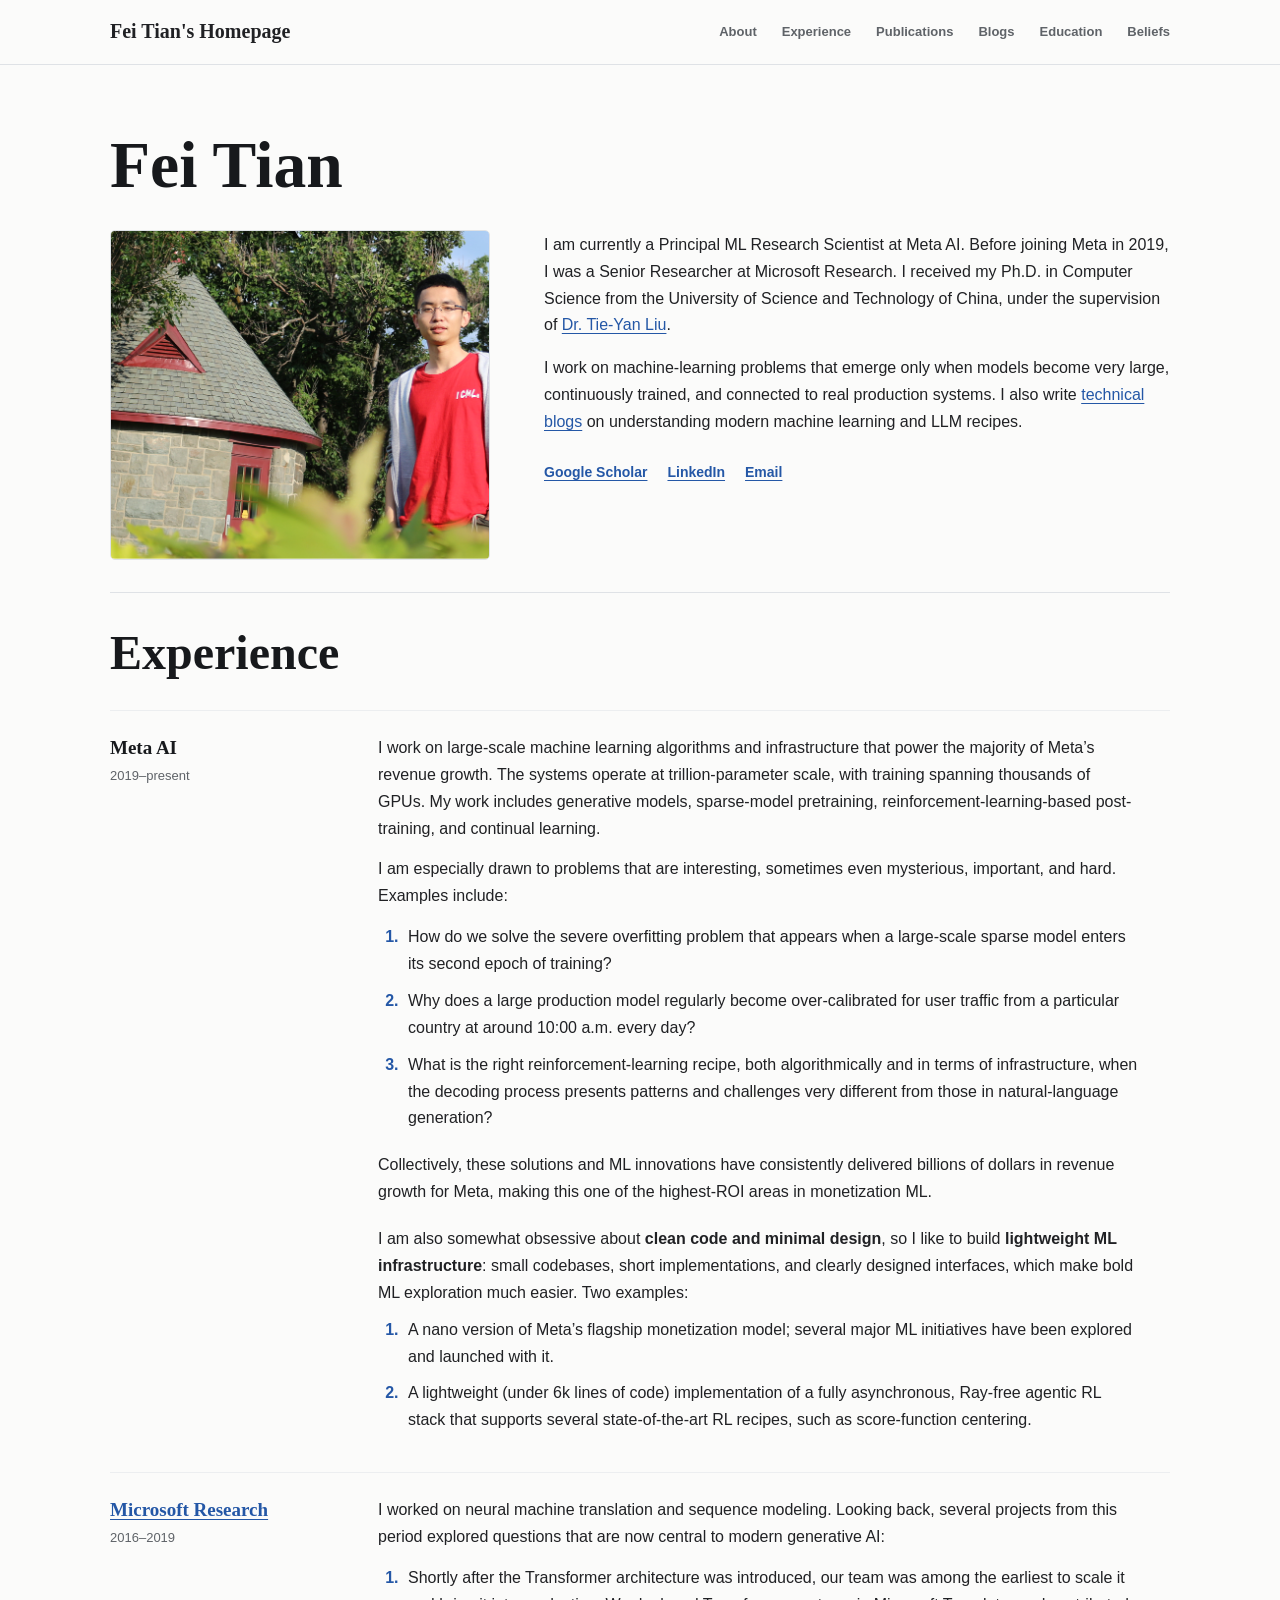
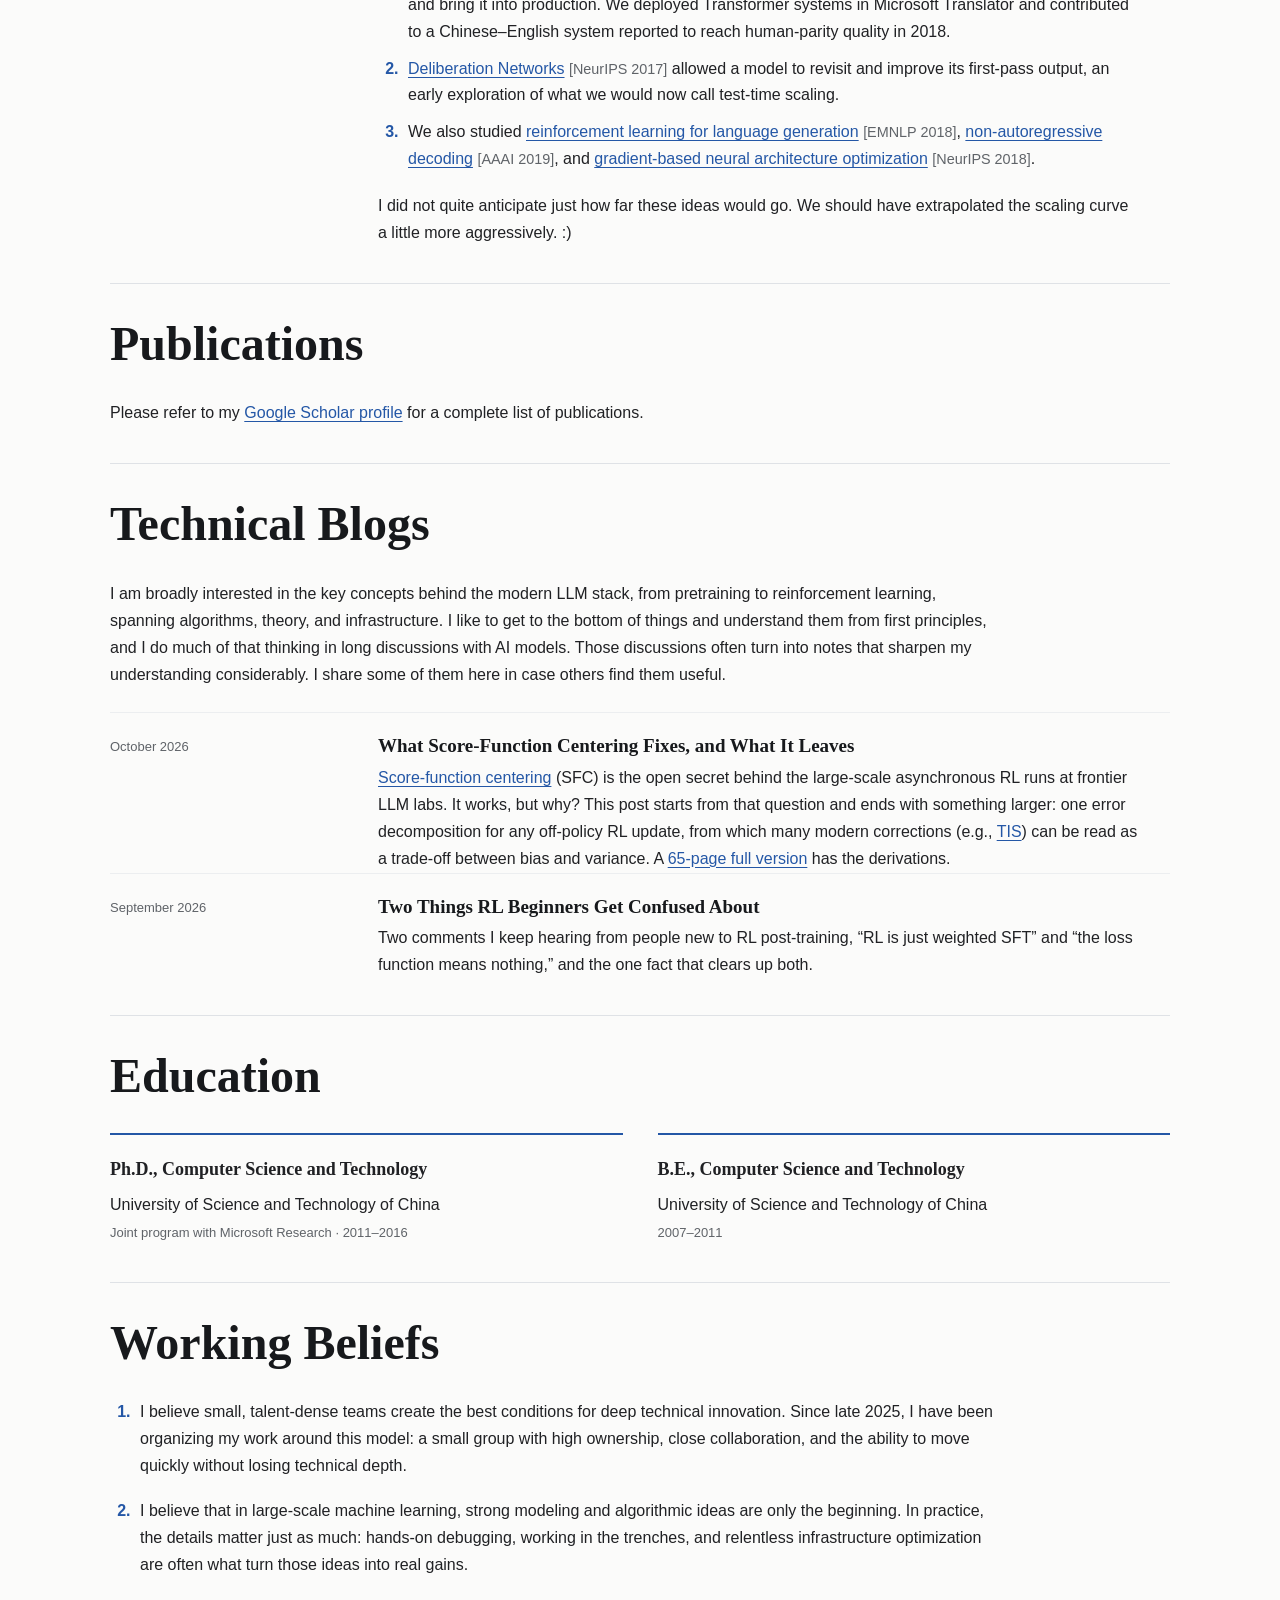
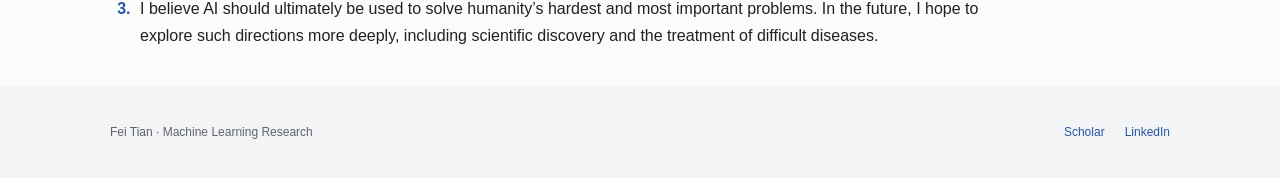
==== commit 72aed073: "Add second post: What Score-Function Centering Fixes, and What It Leaves Build the post from the aut" ====
--- a/index.html
+++ b/index.html
@@ -6,7 +6,7 @@
   <meta name="description" content="Fei Tian is a machine learning research scientist working on large-scale training, reinforcement learning, continual learning, and production ML systems.">
   <meta name="google-site-verification" content="1nkwiJt65xuPNJDfvdZZhMfqUNIInctK35yj41SLwsE">
   <title>Fei Tian's Homepage</title>
-  <link rel="stylesheet" href="styles.css?v=20261014">
+  <link rel="stylesheet" href="styles.css?v=20261025b">
 </head>
 <body>
   <a class="skip-link" href="#main">Skip to content</a>
@@ -104,7 +104,15 @@
       <header class="section-heading compact-heading">
         <h2>Technical Blogs</h2>
       </header>
-      <p class="blogs-intro">I am broadly interested in the key concepts behind the modern LLM stack, from pretraining to reinforcement learning, spanning algorithms, theory, and infrastructure. When learning them, I like to think things through in discussions with AI models such as Claude and GPT, and those discussions often turn into notes. I share some of them here in case others find them useful.</p>
+      <p class="blogs-intro">I am broadly interested in the key concepts behind the modern LLM stack, from pretraining to reinforcement learning, spanning algorithms, theory, and infrastructure. I like to get to the bottom of things and understand them from first principles, and I do much of that thinking in long discussions with AI models. Those discussions often turn into notes that sharpen my understanding considerably. I share some of them here in case others find them useful.</p>
+
+      <article class="blog-entry">
+        <p class="blog-date">October 2026</p>
+        <div>
+          <h3><a href="blog/what-score-function-centering-fixes/">What Score-Function Centering Fixes, and What It Leaves</a></h3>
+          <p><a href="https://arxiv.org/abs/2609.20807" target="_blank" rel="noreferrer">Score-function centering</a> (SFC) is the open secret behind the large-scale asynchronous RL runs at frontier LLM labs. It works, but why? This post starts from that question and ends with something larger: one error decomposition for any off-policy RL update, from which many modern corrections (e.g., <a href="https://fengyao.notion.site/off-policy-rl" target="_blank" rel="noreferrer">TIS</a>) can be read as a trade-off between bias and variance. A <a href="blog/what-score-function-centering-fixes/An_Error_Analysis_of_Off-Policy_LLM_RL_Updates.pdf">65-page full version</a> has the derivations.</p>
+        </div>
+      </article>
 
       <article class="blog-entry">
         <p class="blog-date">September 2026</p>
--- a/styles.css
+++ b/styles.css
@@ -96,6 +96,8 @@
 .blog-entry h3 a { color: #17191c; text-decoration: none; }
 .blog-entry h3 a:hover { color: var(--blue); text-decoration: underline; }
 .blog-entry p { max-width: 760px; margin: 0; }
+.blog-entry .plain-enumeration { max-width: 760px; margin: 8px 0 10px; }
+.blog-entry .plain-enumeration li { margin-bottom: 6px; }
 .blog-entry .blog-date { padding-top: 3px; color: var(--muted); font-size: 13px; font-variant-numeric: tabular-nums; }
 
 .education-list { display: grid; grid-template-columns: 1fr 1fr; gap: 35px; }
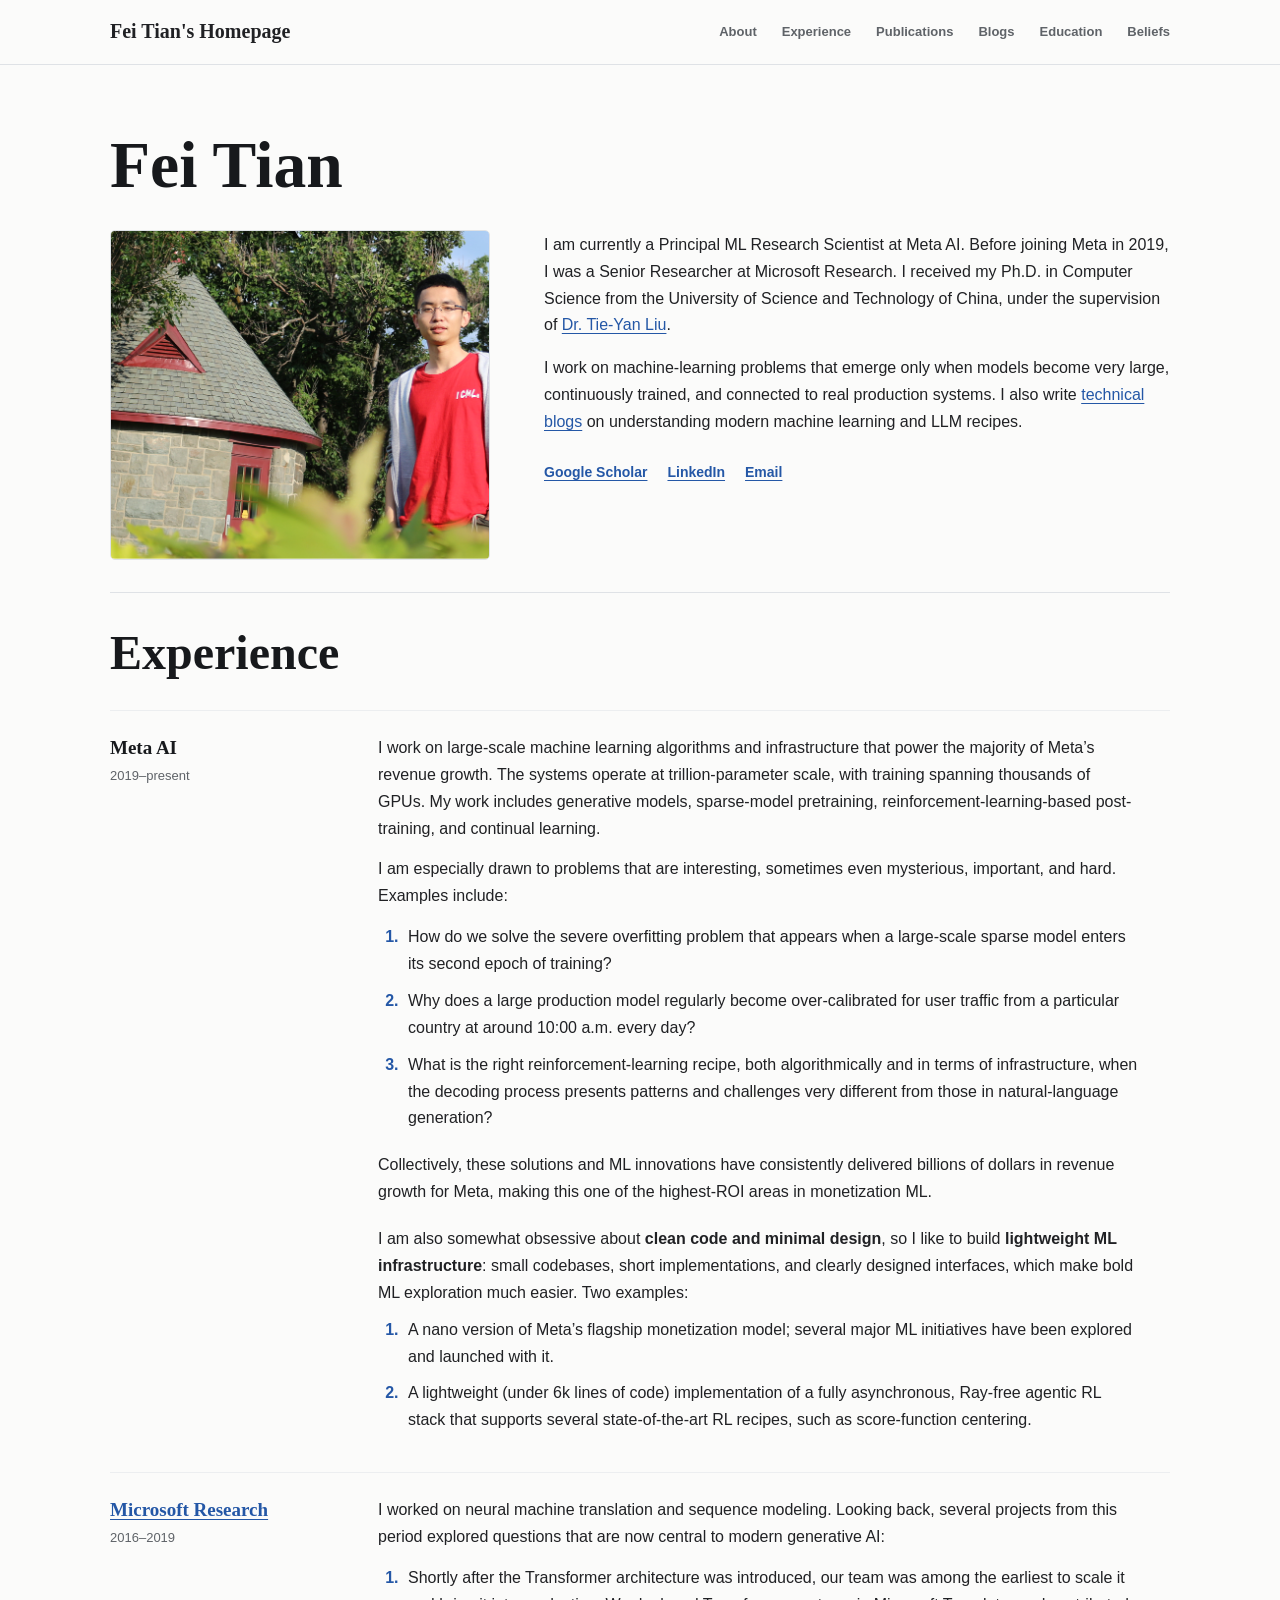
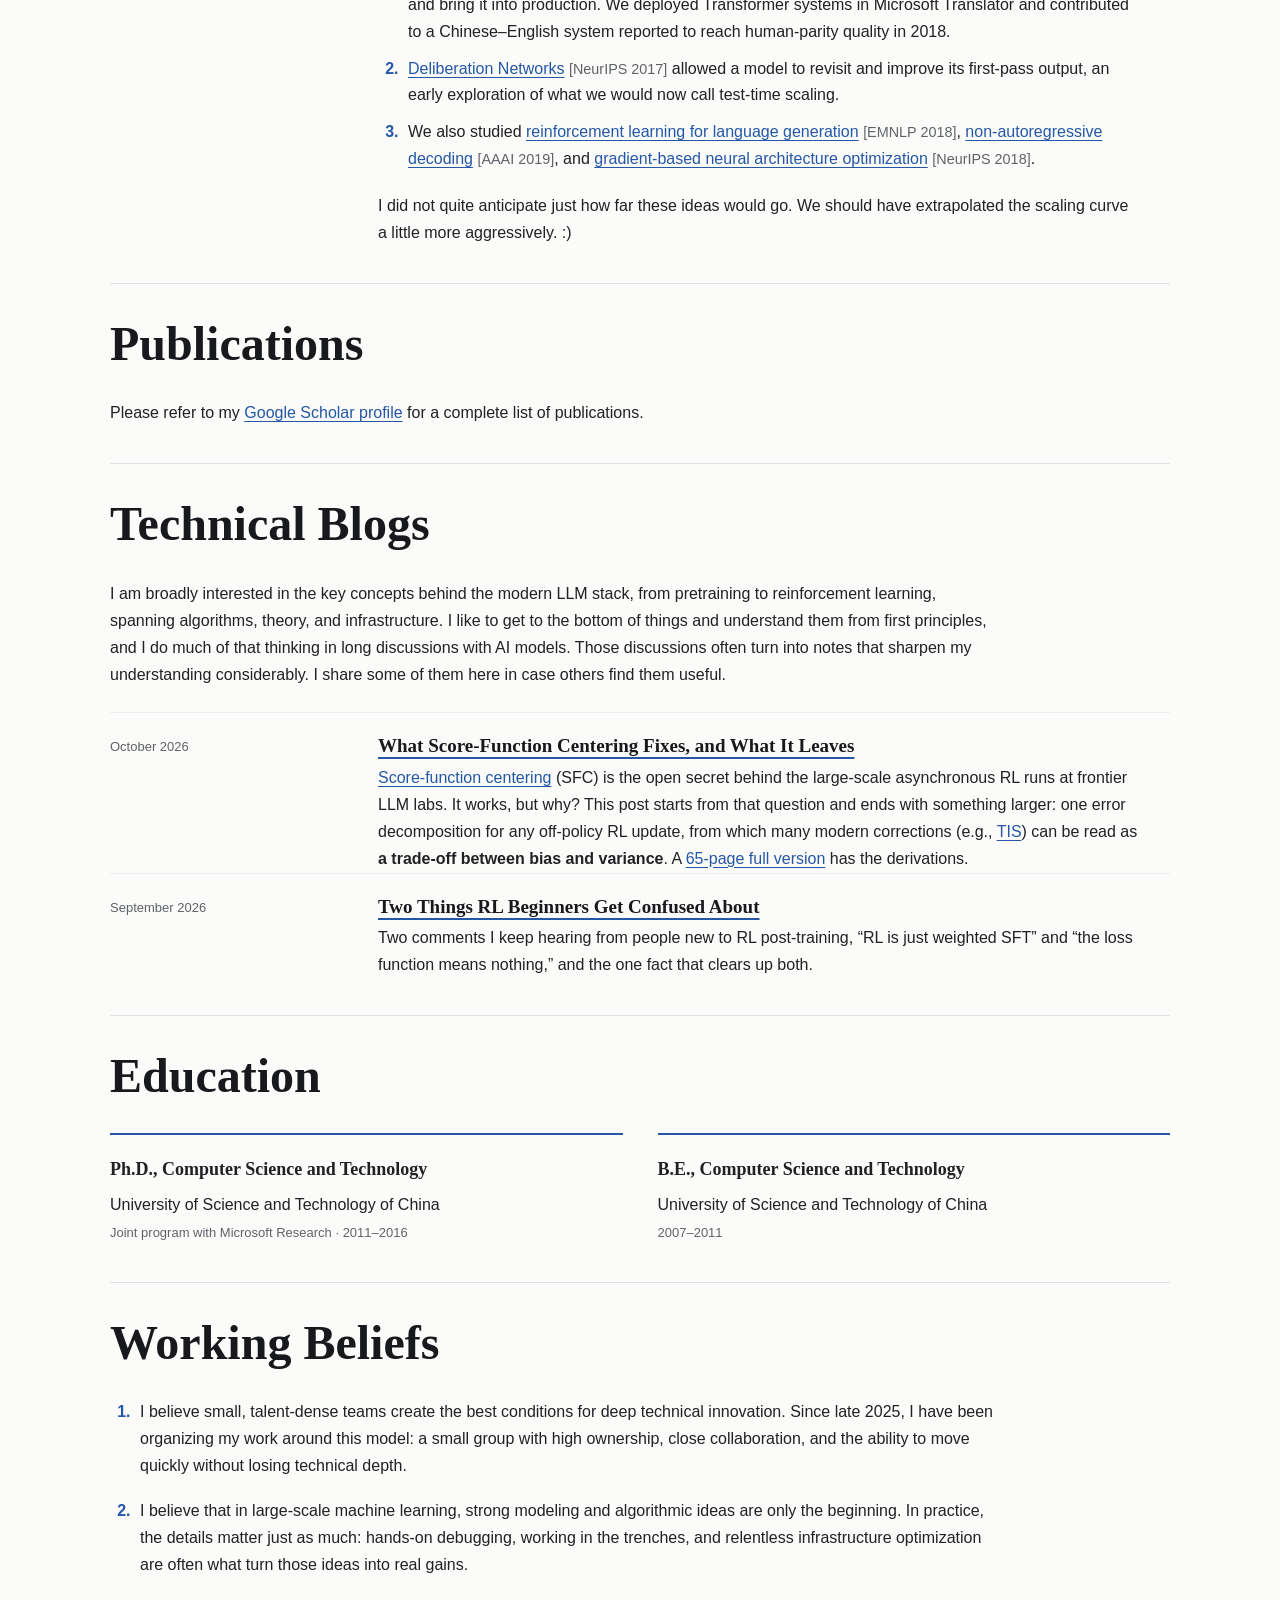
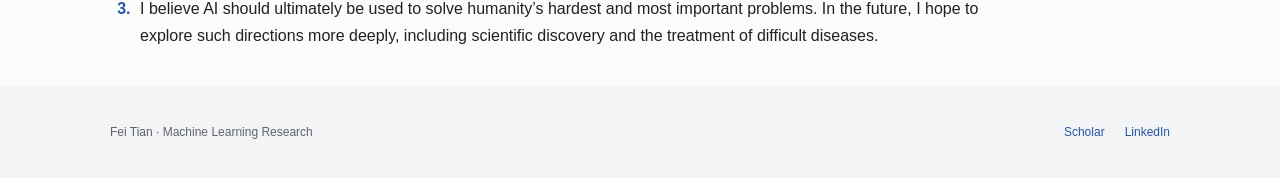
==== commit 991caef9: "Homepage: underline blog titles, bold the trade-off phrase Co-Authored-By: Claude Fable 5.1 <noreply" ====
--- a/index.html
+++ b/index.html
@@ -6,7 +6,7 @@
   <meta name="description" content="Fei Tian is a machine learning research scientist working on large-scale training, reinforcement learning, continual learning, and production ML systems.">
   <meta name="google-site-verification" content="1nkwiJt65xuPNJDfvdZZhMfqUNIInctK35yj41SLwsE">
   <title>Fei Tian's Homepage</title>
-  <link rel="stylesheet" href="styles.css?v=20261025b">
+  <link rel="stylesheet" href="styles.css?v=20261025d">
 </head>
 <body>
   <a class="skip-link" href="#main">Skip to content</a>
@@ -110,7 +110,7 @@
         <p class="blog-date">October 2026</p>
         <div>
           <h3><a href="blog/what-score-function-centering-fixes/">What Score-Function Centering Fixes, and What It Leaves</a></h3>
-          <p><a href="https://arxiv.org/abs/2609.20807" target="_blank" rel="noreferrer">Score-function centering</a> (SFC) is the open secret behind the large-scale asynchronous RL runs at frontier LLM labs. It works, but why? This post starts from that question and ends with something larger: one error decomposition for any off-policy RL update, from which many modern corrections (e.g., <a href="https://fengyao.notion.site/off-policy-rl" target="_blank" rel="noreferrer">TIS</a>) can be read as a trade-off between bias and variance. A <a href="blog/what-score-function-centering-fixes/An_Error_Analysis_of_Off-Policy_LLM_RL_Updates.pdf">65-page full version</a> has the derivations.</p>
+          <p><a href="https://arxiv.org/abs/2609.20807" target="_blank" rel="noreferrer">Score-function centering</a> (SFC) is the open secret behind the large-scale asynchronous RL runs at frontier LLM labs. It works, but why? This post starts from that question and ends with something larger: one error decomposition for any off-policy RL update, from which many modern corrections (e.g., <a href="https://fengyao.notion.site/off-policy-rl" target="_blank" rel="noreferrer">TIS</a>) can be read as <strong>a trade-off between bias and variance</strong>. A <a href="blog/what-score-function-centering-fixes/An_Error_Analysis_of_Off-Policy_LLM_RL_Updates.pdf">65-page full version</a> has the derivations.</p>
         </div>
       </article>
 
--- a/styles.css
+++ b/styles.css
@@ -93,8 +93,8 @@
 .blogs-intro { max-width: 890px; margin: 0 0 24px; }
 .blog-entry { display: grid; grid-template-columns: 220px minmax(0, 1fr); gap: 48px; padding: 20px 0 0; border-top: 1px solid var(--soft-line); }
 .blog-entry h3 { margin: 0 0 6px; font-family: var(--serif); font-size: 19px; line-height: 1.35; }
-.blog-entry h3 a { color: #17191c; text-decoration: none; }
-.blog-entry h3 a:hover { color: var(--blue); text-decoration: underline; }
+.blog-entry h3 a { color: #17191c; text-decoration: underline; text-decoration-color: var(--blue); text-decoration-thickness: 1.5px; text-underline-offset: 5px; }
+.blog-entry h3 a:hover { color: var(--blue); text-decoration-color: var(--blue); }
 .blog-entry p { max-width: 760px; margin: 0; }
 .blog-entry .plain-enumeration { max-width: 760px; margin: 8px 0 10px; }
 .blog-entry .plain-enumeration li { margin-bottom: 6px; }
